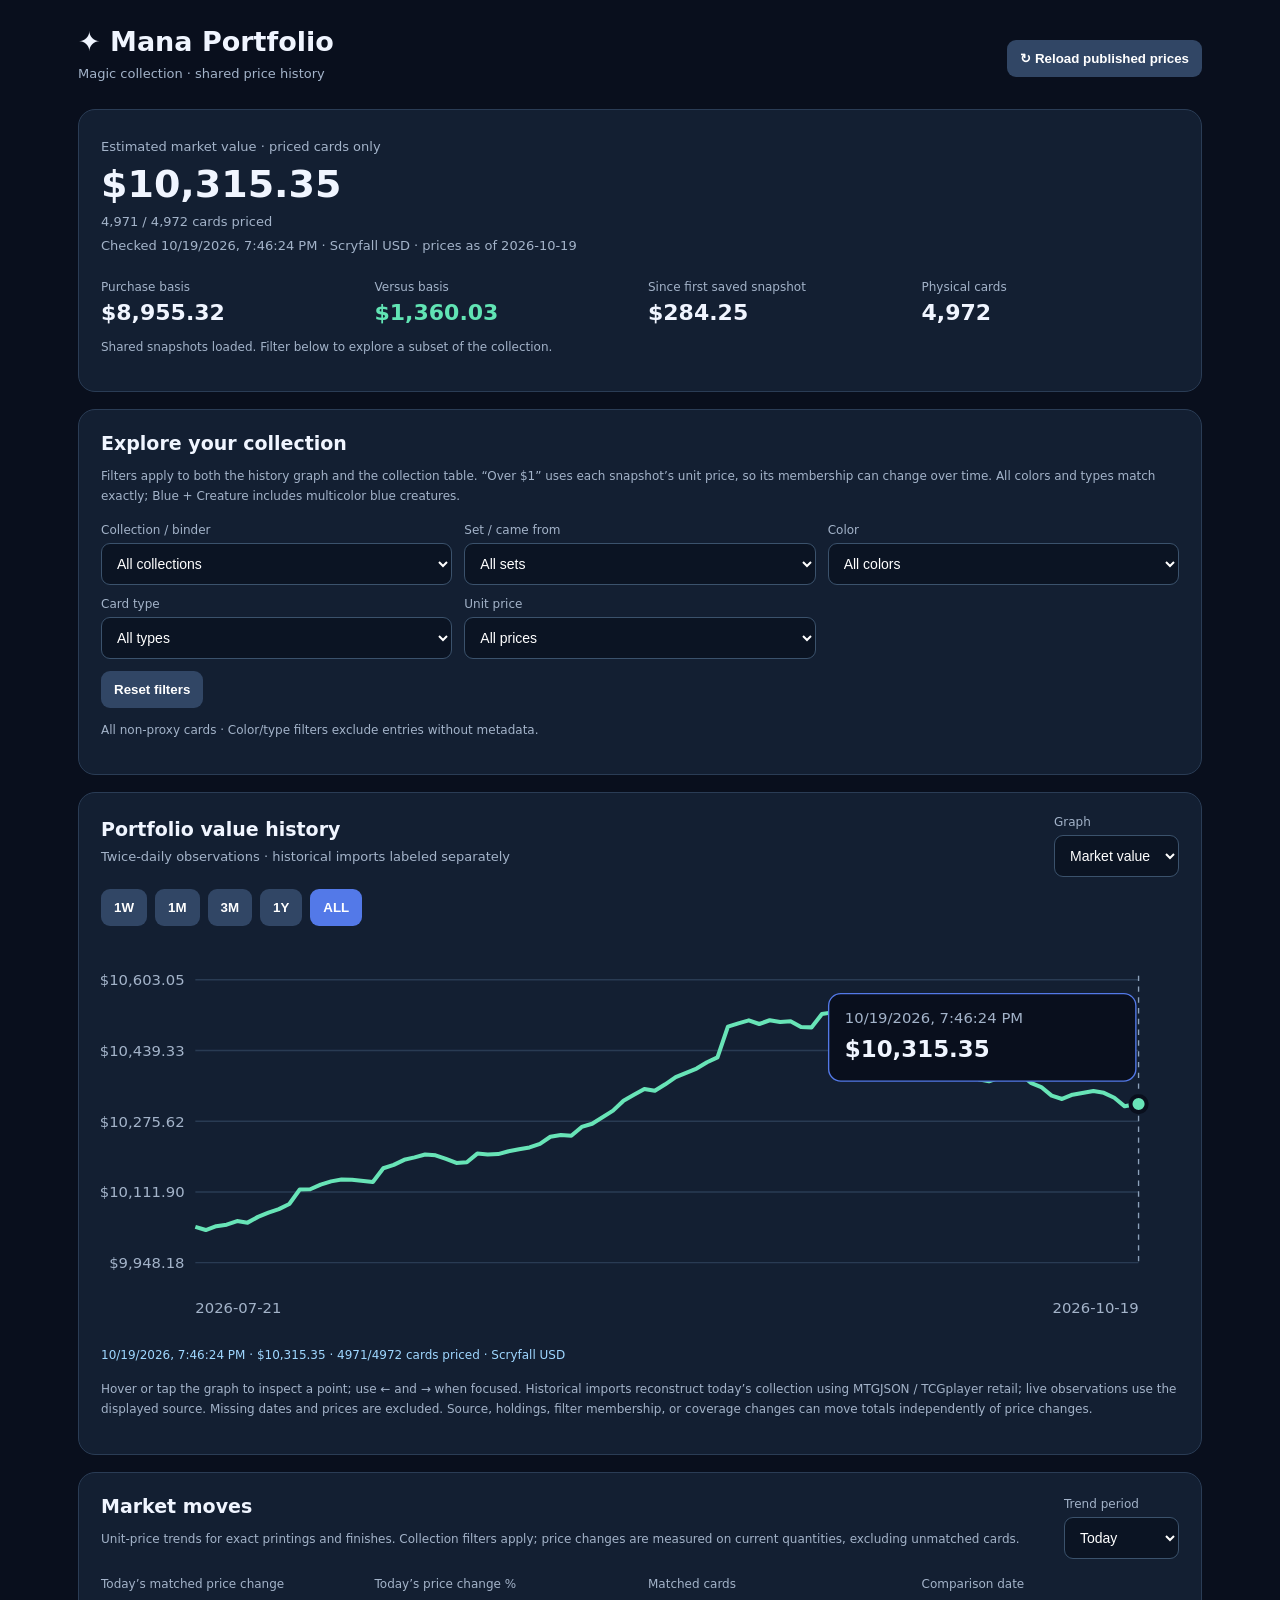
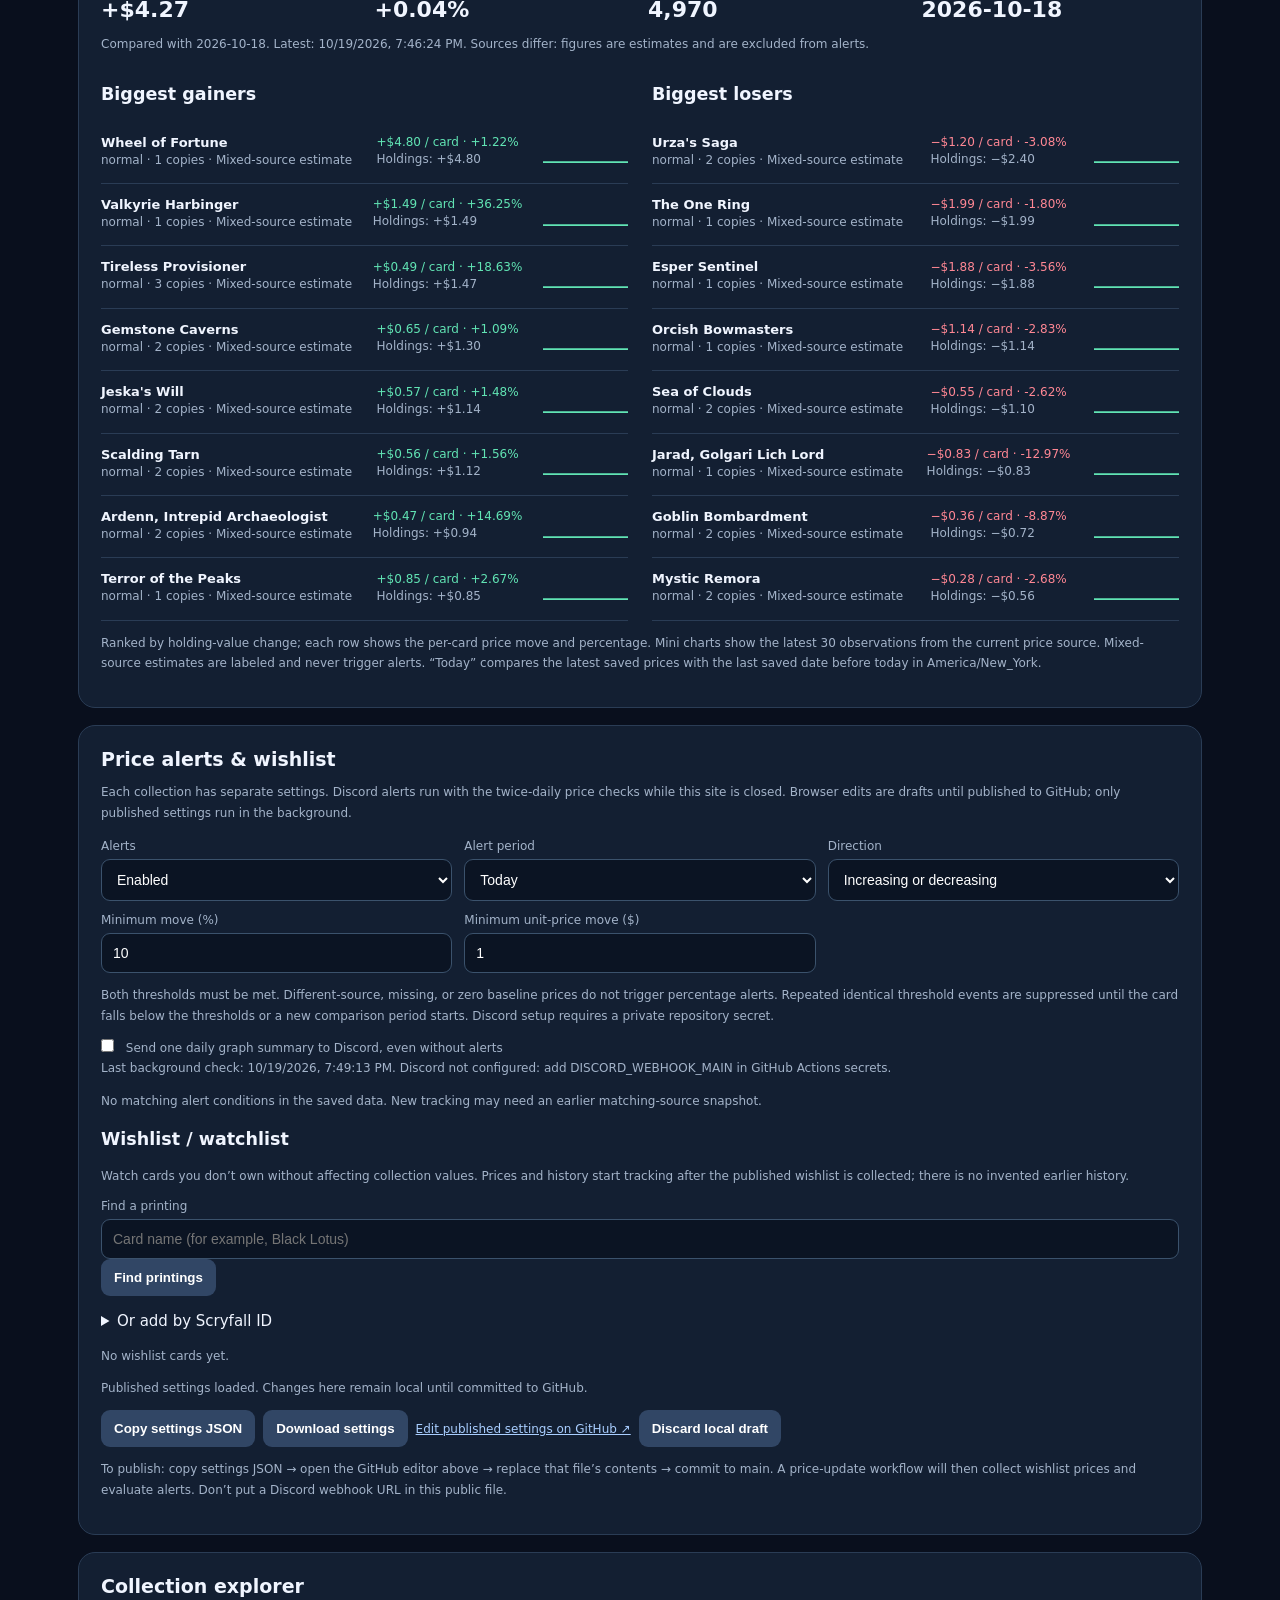
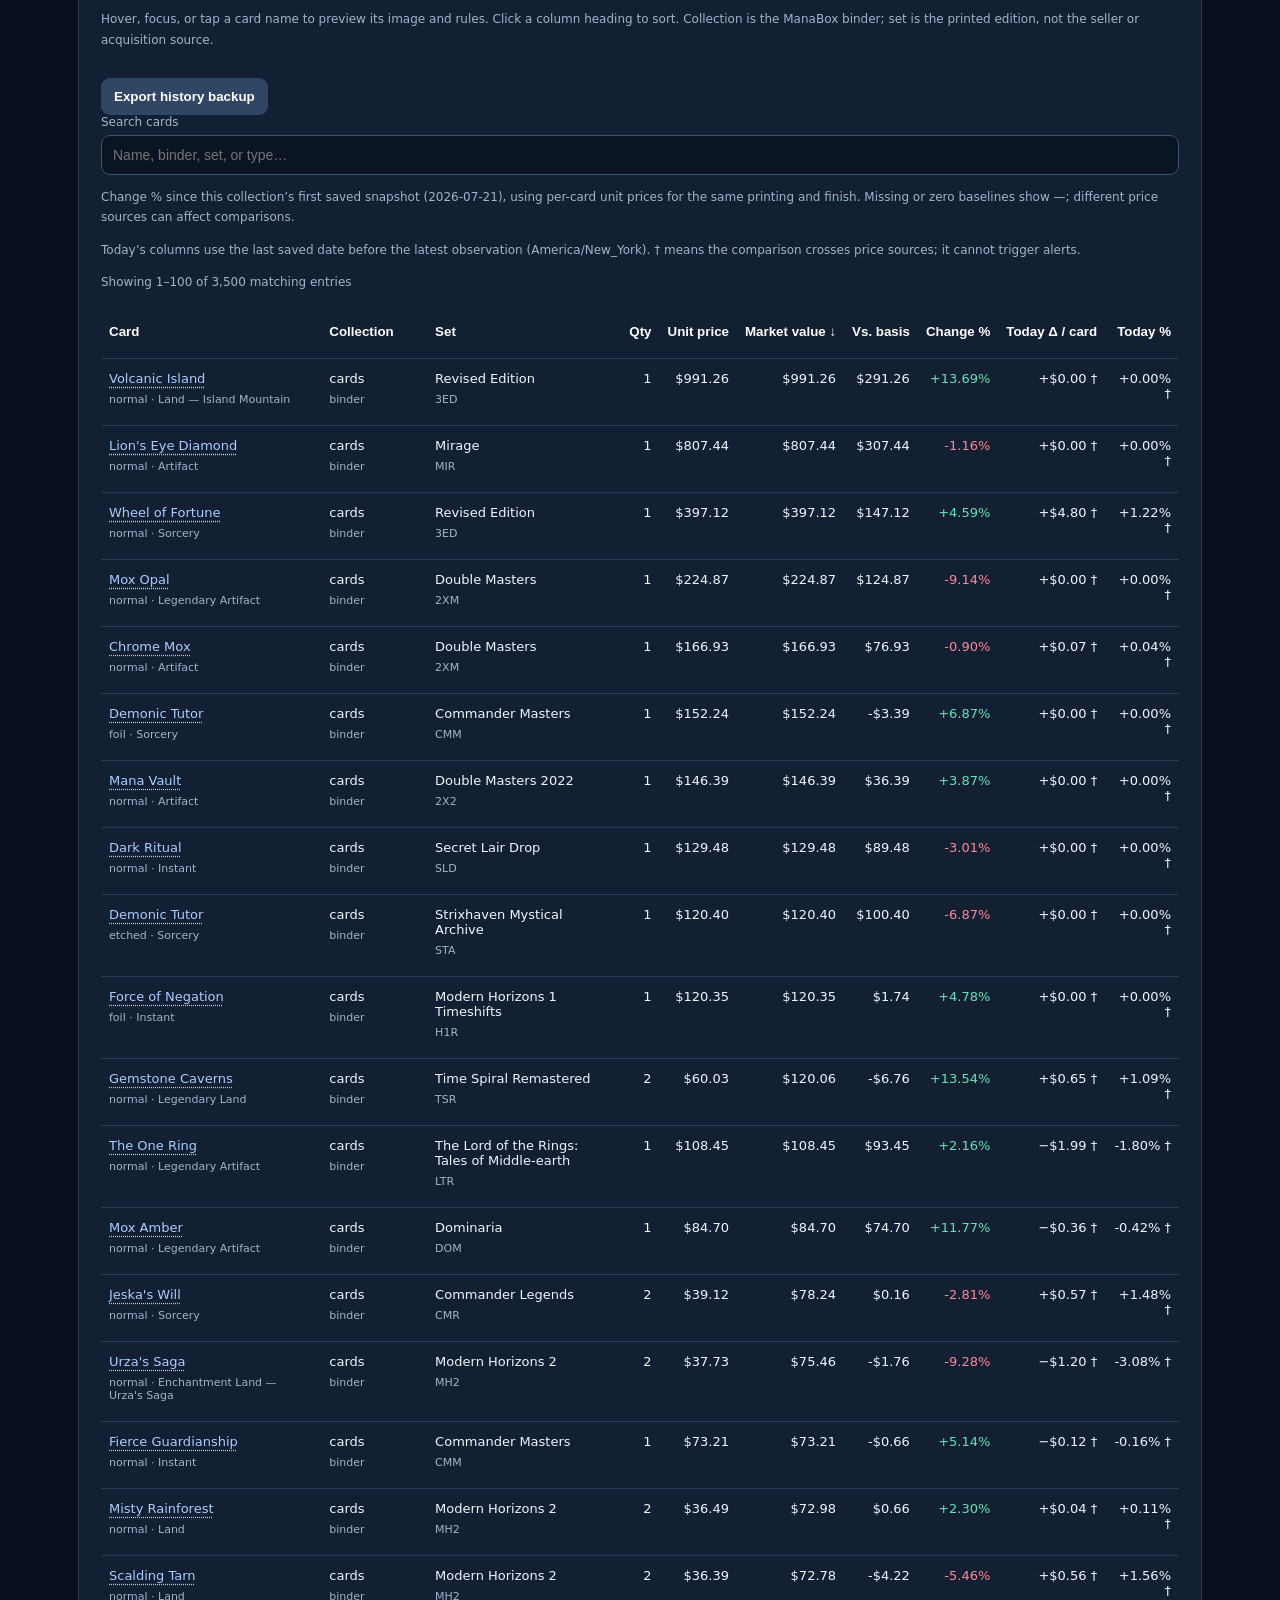
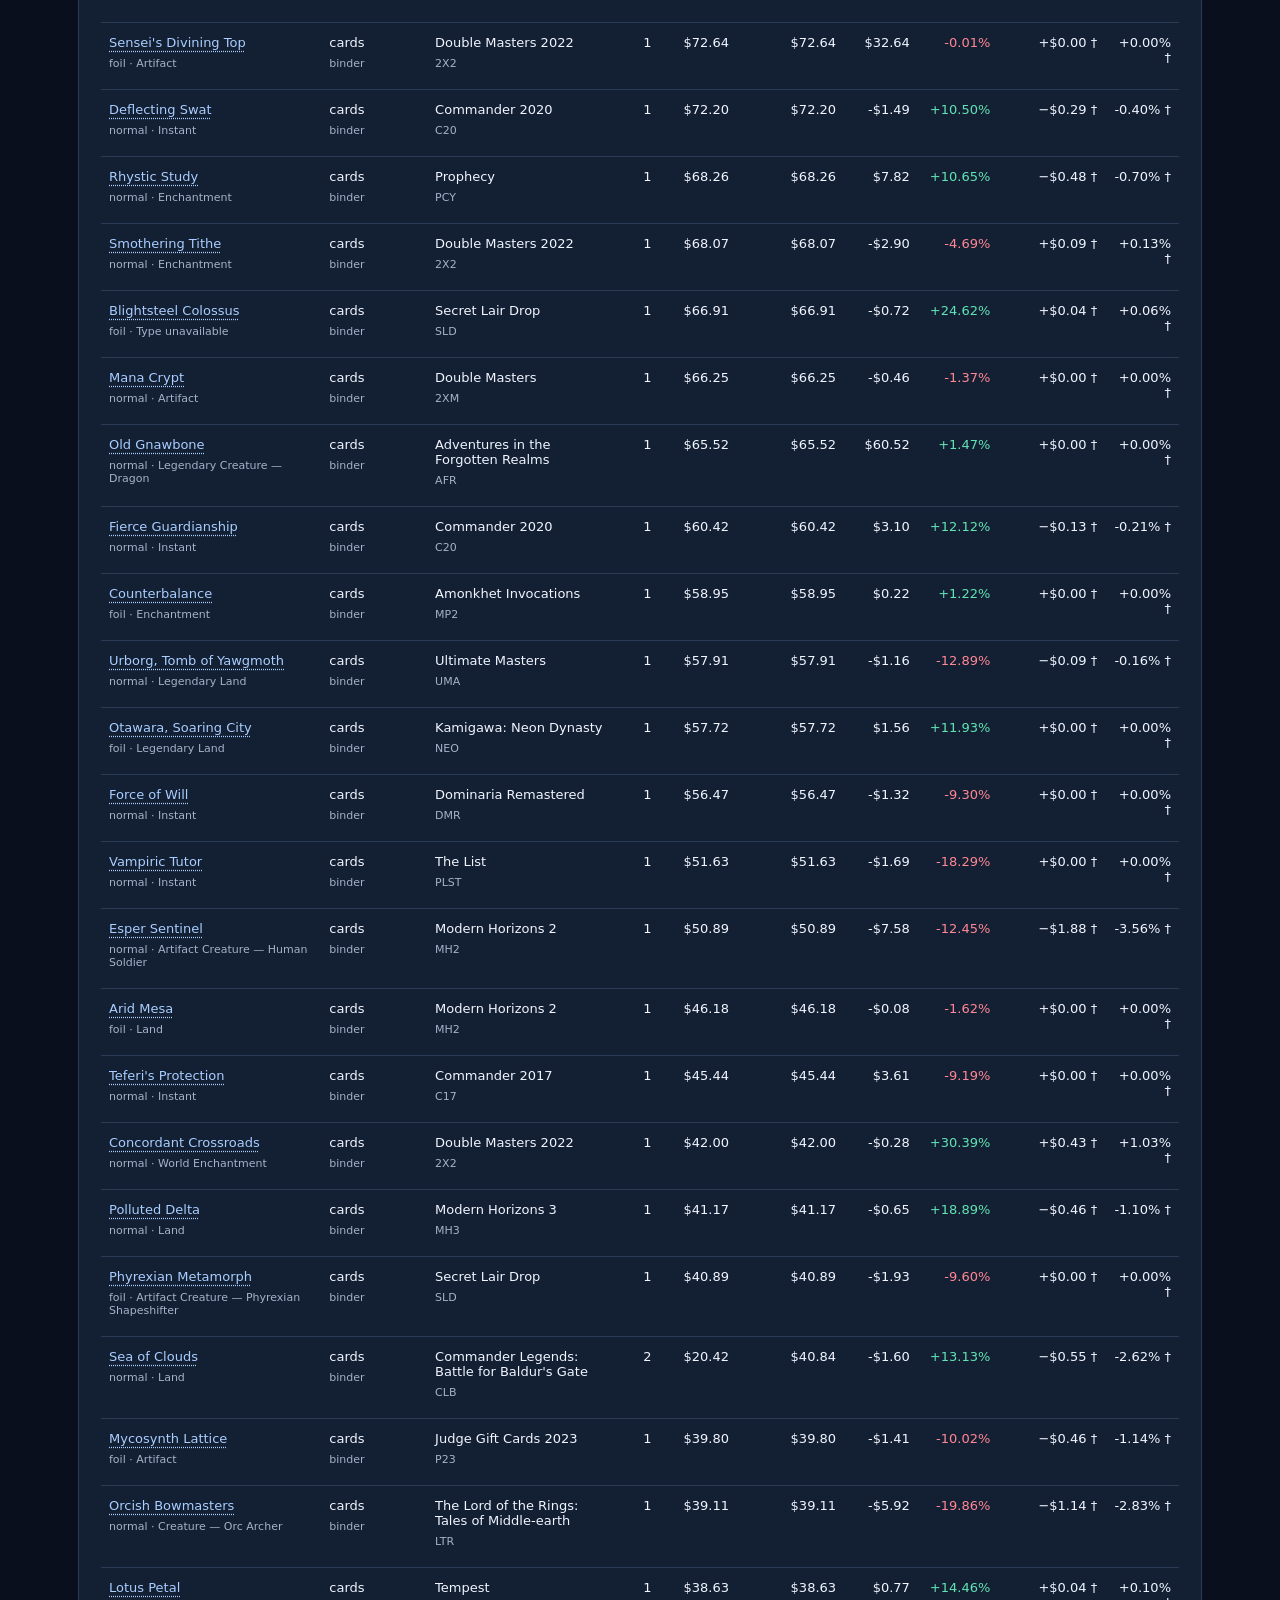
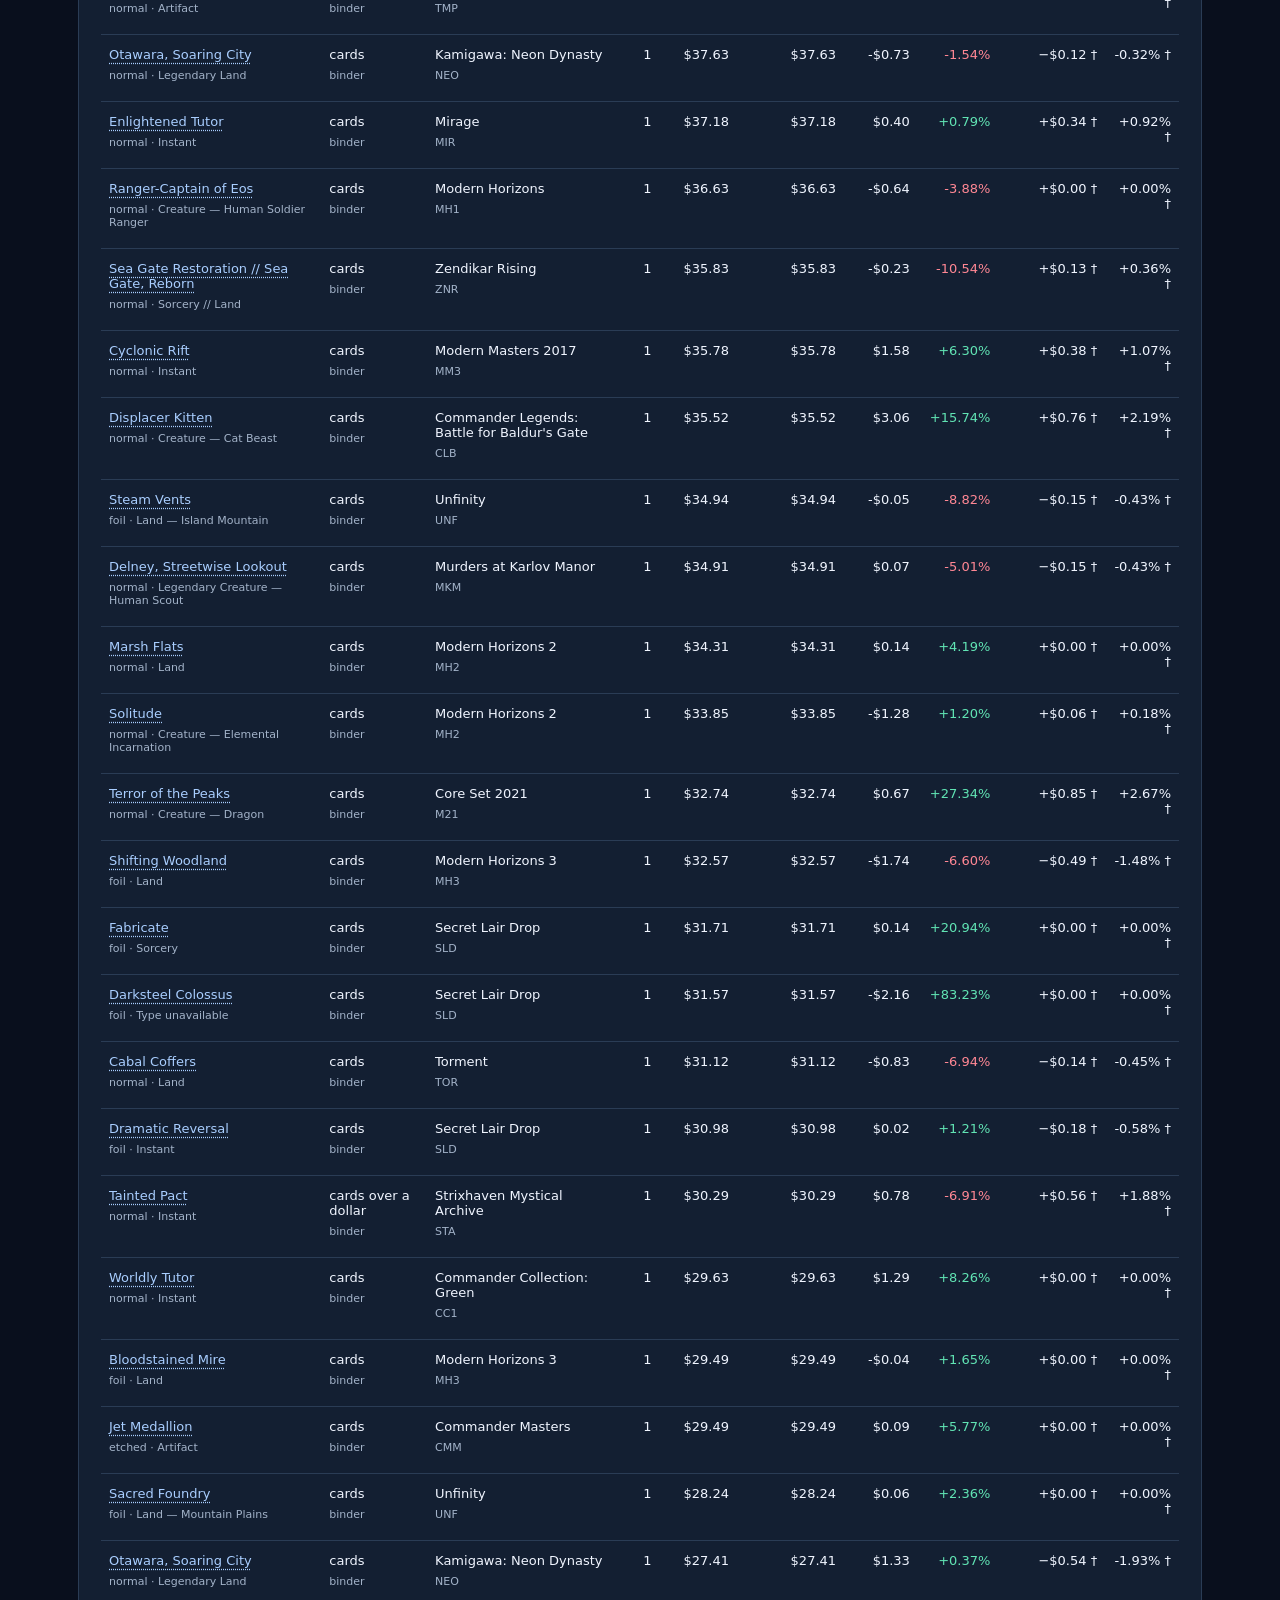
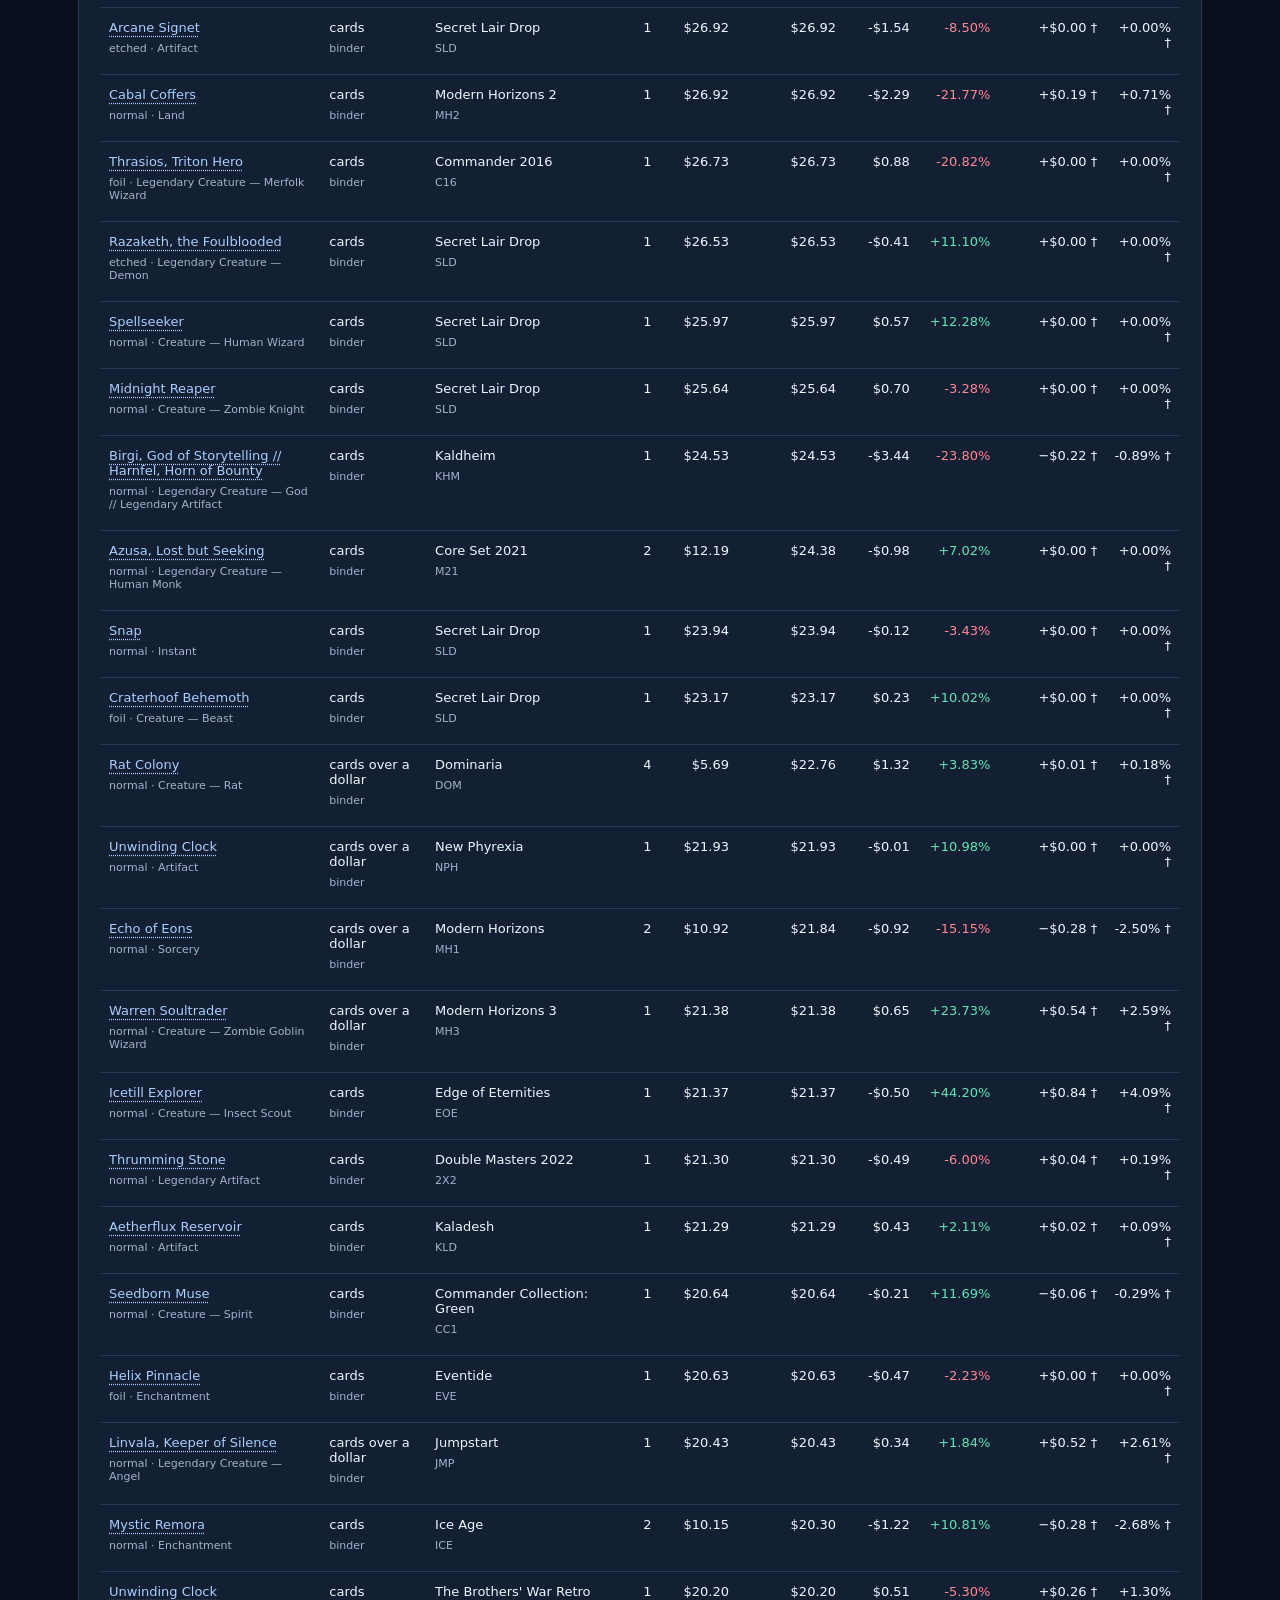
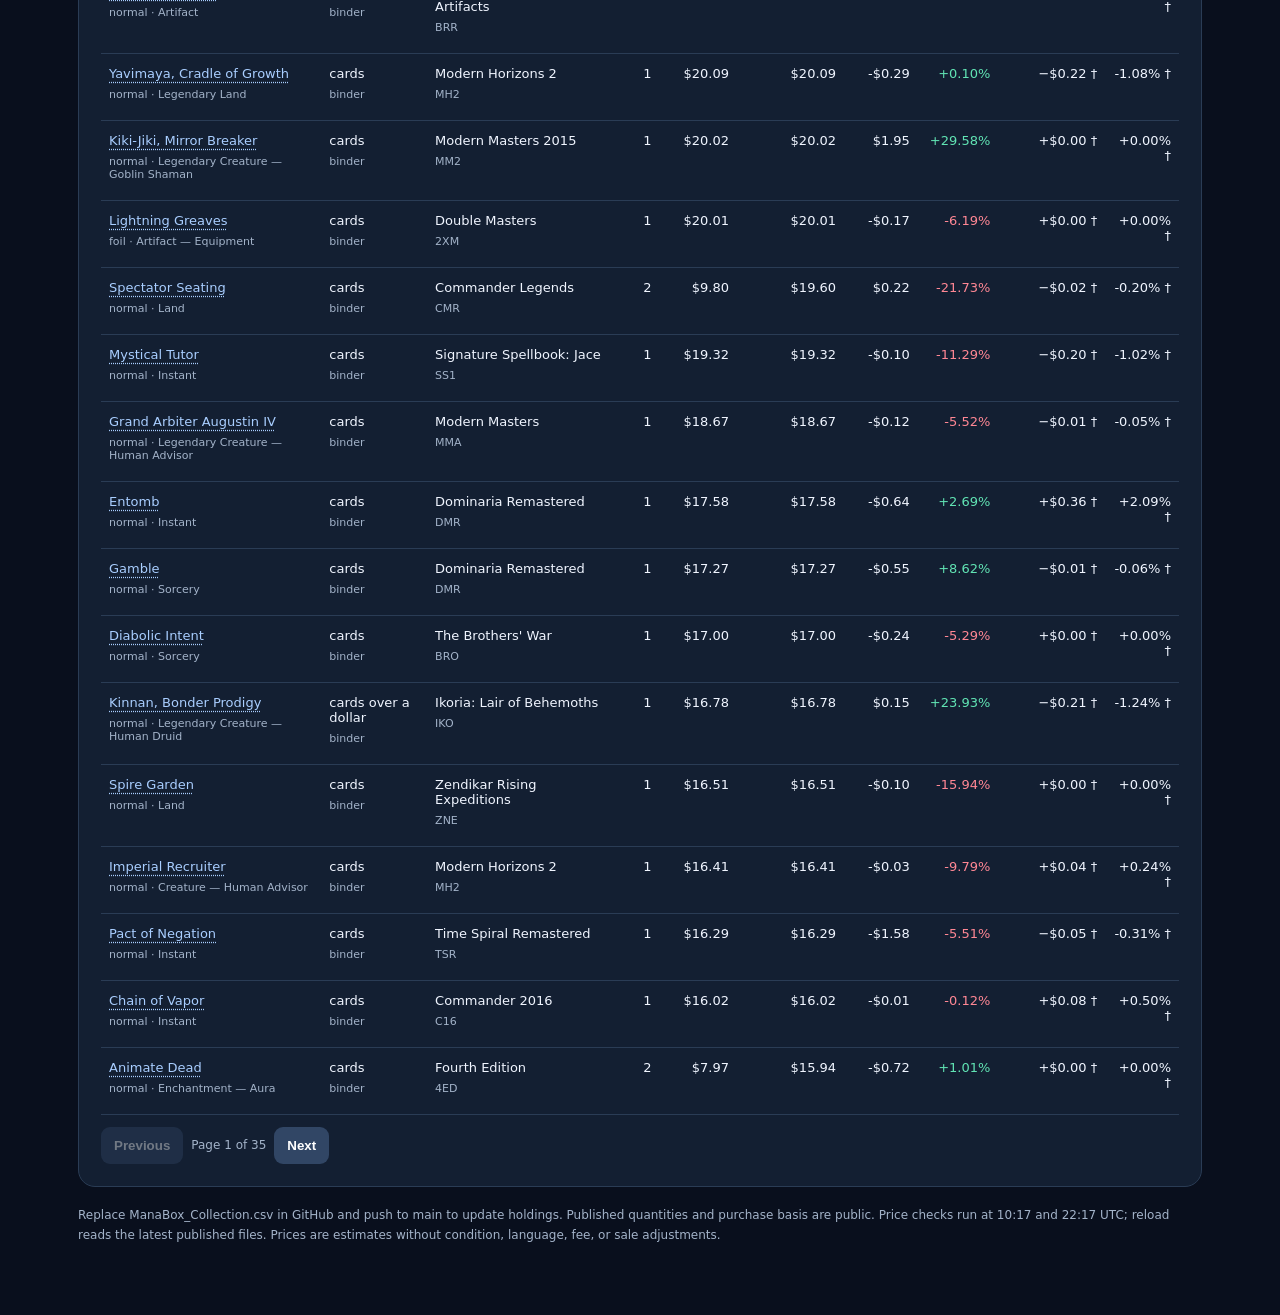
==== index.html @ 06f12201 "Add market trends, separate wishlists, and Discord alerts with portfolio graphs" ====
<!doctype html>
<html lang="en"><head><meta charset="utf-8"><meta name="viewport" content="width=device-width,initial-scale=1"><meta name="theme-color" content="#090f1d"><title>Mana Portfolio</title><link rel="stylesheet" href="styles.css"></head>
<body><main>
<header><div><h1>✦ Mana Portfolio</h1><p class="sub">Magic collection · shared price history</p></div><button id="reload">↻ Reload published prices</button></header>
<section><div class="sub">Estimated market value · priced cards only</div><div id="total" class="big">—</div><div id="coverage" class="sub"></div><p id="updated" class="sub"></p><div class="stats"><div>Purchase basis<strong id="basis">—</strong></div><div>Versus basis<strong id="difference">—</strong></div><div>Since first saved snapshot<strong id="daily">—</strong></div><div>Physical cards<strong id="count">—</strong></div></div><p id="status" role="status" class="note">Loading published data…</p></section>
<section><h2>Explore your collection</h2><p class="note">Filters apply to both the history graph and the collection table. “Over $1” uses each snapshot’s unit price, so its membership can change over time. All colors and types match exactly; Blue + Creature includes multicolor blue creatures.</p>
<div class="filters"><label>Collection / binder<select id="binder"><option value="">All collections</option></select></label><label>Set / came from<select id="set"><option value="">All sets</option></select></label><label>Color<select id="color"><option value="">All colors</option><option value="U">Blue</option><option value="W">White</option><option value="B">Black</option><option value="R">Red</option><option value="G">Green</option><option value="C">Colorless</option></select></label><label>Card type<select id="type"><option value="">All types</option></select></label><label>Unit price<select id="minimum"><option value="0">All prices</option><option value="1">Over $1</option><option value="5">Over $5</option><option value="10">Over $10</option><option value="50">Over $50</option></select></label></div>
<div class="controls"><button id="reset">Reset filters</button></div><p id="filter-summary" class="note"></p></section>
<section><header><div><h2>Portfolio value history</h2><p class="sub">Twice-daily observations · historical imports labeled separately</p></div><label>Graph<select id="metric"><option value="value">Market value</option><option value="count">Card count</option></select></label></header>
<div class="controls" id="ranges"><button data-range="7">1W</button><button data-range="30">1M</button><button data-range="90">3M</button><button data-range="365">1Y</button><button data-range="ALL" class="active">ALL</button></div>
<svg id="chart" viewBox="0 0 800 290" tabindex="0" role="img" aria-label="Collection history. Use left and right arrow keys to inspect points."></svg><p id="tip" class="note" aria-live="polite"></p>
<p class="note">Hover or tap the graph to inspect a point; use ← and → when focused. Historical imports reconstruct today’s collection using MTGJSON / TCGplayer retail; live observations use the displayed source. Missing dates and prices are excluded. Source, holdings, filter membership, or coverage changes can move totals independently of price changes.</p></section>

<section id="market-section"><header><div><h2>Market moves</h2><p class="note">Unit-price trends for exact printings and finishes. Collection filters apply; price changes are measured on current quantities, excluding unmatched cards.</p></div><label>Trend period<select id="trend-period"><option value="day">Today</option><option value="week">Past week</option><option value="month">Past month</option></select></label></header><div class="stats"><div>Today’s matched price change<strong id="today-dollars">—</strong></div><div>Today’s price change %<strong id="today-percent">—</strong></div><div>Matched cards<strong id="today-coverage">—</strong></div><div>Comparison date<strong id="today-baseline">—</strong></div></div><p id="trend-note" class="note"></p><div class="movers-grid"><div><h3>Biggest gainers</h3><div id="gainers"></div></div><div><h3>Biggest losers</h3><div id="losers"></div></div></div><p class="note">Ranked by holding-value change; each row shows the per-card price move and percentage. Mini charts show the latest 30 observations from the current price source. Mixed-source estimates are labeled and never trigger alerts. “Today” compares the latest saved prices with the last saved date before today in America/New_York.</p></section>
<section><h2>Price alerts & wishlist</h2><p class="note">Each collection has separate settings. Discord alerts run with the twice-daily price checks while this site is closed. Browser edits are drafts until published to GitHub; only published settings run in the background.</p><div class="filters"><label>Alerts<select id="alerts-enabled"><option value="true">Enabled</option><option value="false">Disabled</option></select></label><label>Alert period<select id="alert-period"><option value="day">Today</option><option value="week">Past week</option><option value="month">Past month</option></select></label><label>Direction<select id="alert-direction"><option value="both">Increasing or decreasing</option><option value="up">Increasing</option><option value="down">Decreasing</option></select></label><label>Minimum move (%)<input id="alert-percent" type="number" min="0.1" max="10000" step="0.1" value="10"></label><label>Minimum unit-price move ($)<input id="alert-dollars" type="number" min="0" max="100000" step="0.01" value="1"></label></div><p class="note">Both thresholds must be met. Different-source, missing, or zero baseline prices do not trigger percentage alerts. Repeated identical threshold events are suppressed until the card falls below the thresholds or a new comparison period starts. Discord setup requires a private repository secret.</p><label class="note"><input type="checkbox" id="daily-summary"> Send one daily graph summary to Discord, even without alerts</label><div id="alerts-status" class="note"></div><div id="alert-events"></div>
<h3>Wishlist / watchlist</h3><p class="note">Watch cards you don’t own without affecting collection values. Prices and history start tracking after the published wishlist is collected; there is no invented earlier history.</p><label>Find a printing<input id="watch-search" type="search" placeholder="Card name (for example, Black Lotus)"></label><button id="watch-find">Find printings</button><div id="watch-results" class="note" role="status"></div><details><summary>Or add by Scryfall ID</summary><div class="filters"><label>Card name<input id="watch-name" type="text"></label><label>Scryfall UUID<input id="watch-id" type="text" placeholder="xxxxxxxx-xxxx-xxxx-xxxx-xxxxxxxxxxxx"></label><label>Finish<select id="watch-finish"><option value="normal">Nonfoil</option><option value="foil">Foil</option><option value="etched">Etched</option></select></label></div><button id="watch-add">Add to wishlist draft</button></details><div id="watchlist"></div><p id="settings-status" role="status" class="note"></p><div class="controls"><button id="copy-settings">Copy settings JSON</button><button id="export-settings">Download settings</button><a id="publish-settings" target="_blank" rel="noopener noreferrer">Edit published settings on GitHub ↗</a><button id="discard-settings">Discard local draft</button></div><p class="note">To publish: copy settings JSON → open the GitHub editor above → replace that file’s contents → commit to main. A price-update workflow will then collect wishlist prices and evaluate alerts. Don’t put a Discord webhook URL in this public file.</p></section>

<section><header><div><h2>Collection explorer</h2><p class="note">Hover, focus, or tap a card name to preview its image and rules. Click a column heading to sort. Collection is the ManaBox binder; set is the printed edition, not the seller or acquisition source.</p></div><button id="export">Export history backup</button></header><label>Search cards<input id="search" type="search" placeholder="Name, binder, set, or type…"></label><p id="comparison-note" class="note">Change % compares each card’s current unit price with its price in this collection’s first saved snapshot. Different sources can affect comparisons; missing or zero baselines show —.</p><p class="note">Today’s columns use the last saved date before the latest observation (America/New_York). † means the comparison crosses price sources; it cannot trigger alerts.</p><p id="shown" class="note"></p><div class="table-wrap"><table><thead><tr><th aria-sort="none"><button data-sort="n">Card</button></th><th aria-sort="none"><button data-sort="binder">Collection</button></th><th aria-sort="none"><button data-sort="setName">Set</button></th><th aria-sort="none"><button data-sort="q">Qty</button></th><th aria-sort="none"><button data-sort="unit">Unit price</button></th><th aria-sort="descending"><button data-sort="value">Market value ↓</button></th><th aria-sort="none"><button data-sort="gain">Vs. basis</button></th><th aria-sort="none"><button data-sort="change">Change %</button></th><th aria-sort="none"><button data-sort="dayDollars">Today Δ / card</button></th><th aria-sort="none"><button data-sort="dayPercent">Today %</button></th></tr></thead><tbody id="rows"></tbody></table></div><div class="controls"><button id="previous">Previous</button><span id="page" class="note"></span><button id="next">Next</button></div></section>
<footer class="note">Replace ManaBox_Collection.csv in GitHub and push to main to update holdings. Published quantities and purchase basis are public. Price checks run at 10:17 and 22:17 UTC; reload reads the latest published files. Prices are estimates without condition, language, fee, or sale adjustments.</footer>
</main><aside id="card-preview" class="card-preview" role="dialog" aria-modal="false" aria-label="Card preview" hidden><button id="close-preview" class="close-preview" aria-label="Close card preview">×</button><div id="preview-content"></div></aside><script src="market.js"></script><script src="app.js"></script><script src="insights.js"></script></body></html>
---- styles.css ----
*{box-sizing:border-box}body{margin:0;background:#090f1d;color:#f0f5ff;font:15px system-ui,sans-serif}main{max-width:1160px;margin:auto;padding:26px 18px 70px}header{display:flex;justify-content:space-between;align-items:center;gap:16px;flex-wrap:wrap}h1{font-size:27px;margin:0}h2{font-size:19px;margin:0}p{line-height:1.6}.sub{color:#a3b3c9;font-size:13px;margin:7px 0}section{background:#131f32;border:1px solid #2a3c55;border-radius:17px;padding:22px;margin-top:17px}.big{font-size:38px;font-weight:800;margin:8px 0}.stats{display:grid;grid-template-columns:repeat(4,1fr);gap:16px;padding-top:16px;color:#a3b3c9;font-size:12px}.stats strong{display:block;font-size:22px;color:#f0f5ff;margin-top:6px}.note{color:#a3b3c9;font-size:12px;line-height:1.7}.controls{display:flex;gap:8px;flex-wrap:wrap;align-items:center;margin-top:12px}button{background:#314665;color:white;border:0;border-radius:9px;padding:11px 13px;font-weight:700;cursor:pointer}button:hover{background:#426080}button.active{background:#5379e8}button:disabled{opacity:.4;cursor:default}button:focus-visible,select:focus-visible,input:focus-visible,svg:focus-visible{outline:2px solid #68e4b7;outline-offset:3px}.filters{display:grid;grid-template-columns:repeat(3,1fr);gap:12px;margin-top:16px}label{display:block;color:#a3b3c9;font-size:12px}select,input{display:block;background:#0b1423;color:white;border:1px solid #3b526c;border-radius:9px;padding:11px;width:100%;font-size:14px;margin-top:6px}#chart{width:100%;height:auto;min-height:210px;display:block;margin-top:16px;touch-action:pan-y}#tip{min-height:22px;color:#9fd7ff}.table-wrap{overflow-x:auto;margin-top:10px}table{width:100%;border-collapse:collapse;font-size:13px}th,td{padding:12px 8px;border-bottom:1px solid #2a3c55;text-align:left;vertical-align:top}th button{background:transparent;padding:7px 0;white-space:nowrap}th:nth-child(n+4),td:nth-child(n+4){text-align:right;font-variant-numeric:tabular-nums}td .sub{font-size:11px}.up{color:#61e4b4!important}.down{color:#ff8794!important}footer{margin-top:18px}@media(max-width:700px){.filters{grid-template-columns:repeat(2,1fr)}.stats{grid-template-columns:repeat(2,1fr)}section{padding:16px}main{padding:16px 10px}#chart{min-height:180px}}@media(prefers-reduced-motion:no-preference){button{transition:background .15s}}
.card-name{background:transparent;color:#a9ceff;padding:0;text-align:left;font:inherit;text-decoration:underline;text-decoration-style:dotted;text-underline-offset:4px}.card-name:hover{background:transparent;color:#fff}.card-preview{position:fixed;z-index:20;width:min(620px,calc(100vw - 24px));max-height:calc(100dvh - 24px);overflow:auto;padding:23px;background:#0b1423;border:1px solid #5379e8;border-radius:15px;box-shadow:0 16px 64px #000b}.card-preview[hidden]{display:none}.preview-layout{display:grid;grid-template-columns:200px 1fr;gap:20px}.preview-art img{display:block;width:100%;height:auto;border-radius:10px}.preview-details h3{font-size:16px;line-height:1.5;margin:0 20px 7px 0}.preview-details p{margin:8px 0}.preview-details a{color:#a9ceff;font-size:12px}.rules{white-space:pre-wrap;font-size:13px;line-height:1.6}.preview-face+.preview-face{border-top:1px solid #2a3c55;padding-top:12px;margin-top:12px}.close-preview{position:absolute;right:7px;top:7px;background:transparent;padding:3px 9px;font-size:22px}.preview-face h3 .sub{display:block}@media(max-width:540px){.card-preview{padding:18px}.preview-layout{grid-template-columns:110px 1fr;gap:12px}.preview-details h3{font-size:14px}.rules{font-size:12px}}
.preview-art img[hidden]{display:none}.card-preview .rules{overflow-wrap:anywhere}
.movers-grid{display:grid;grid-template-columns:1fr 1fr;gap:24px}.move-row{display:flex;justify-content:space-between;gap:12px;align-items:center;border-bottom:1px solid #2a3c55;padding:13px 0;font-size:12px}.move-row strong{font-size:13px}.spark{width:85px;height:30px;flex:0 0 85px}.move-row select{max-width:100px}#publish-settings{color:#a9ceff;font-size:12px}#daily-summary{display:inline;width:auto;margin:0 8px 0 0}details{margin:16px 0}#watch-results{max-height:400px;overflow:auto}@media(max-width:760px){.movers-grid{grid-template-columns:1fr}.move-row{flex-wrap:wrap}.spark{width:70px;flex-basis:70px}}
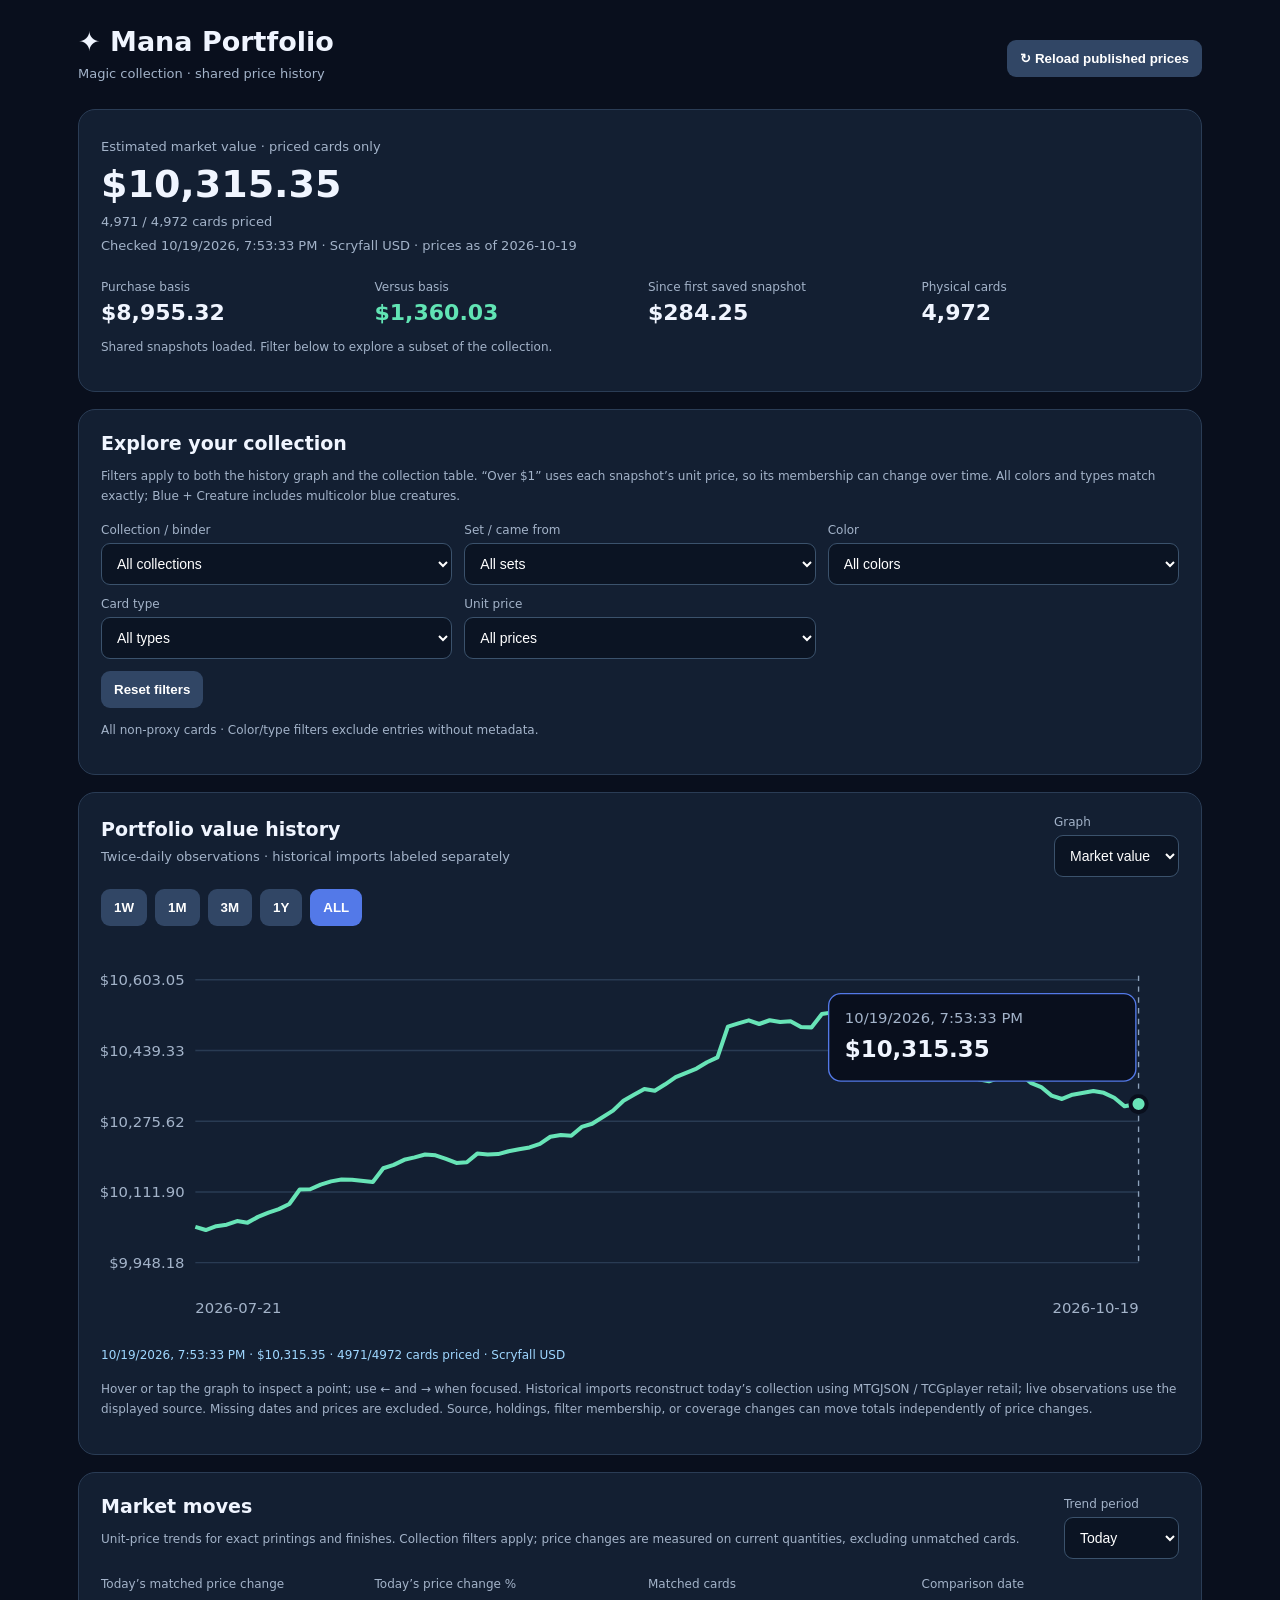
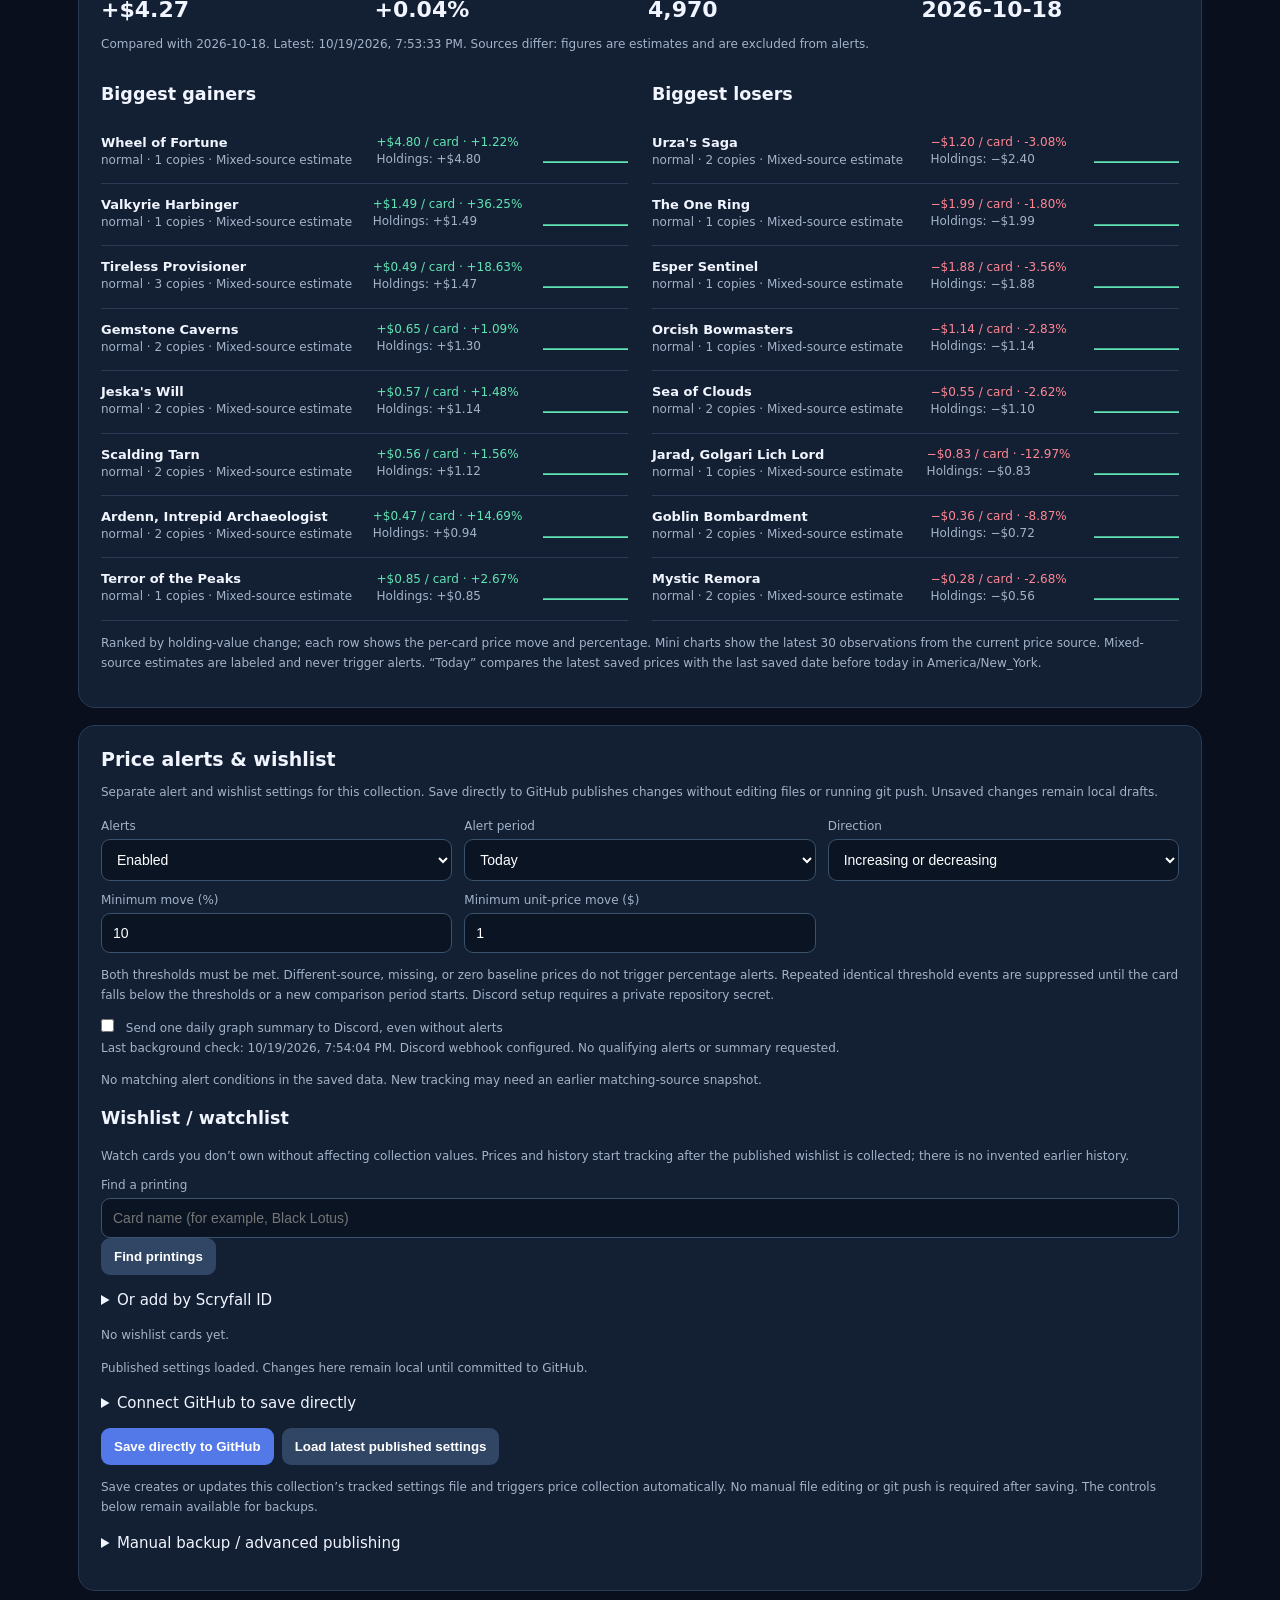
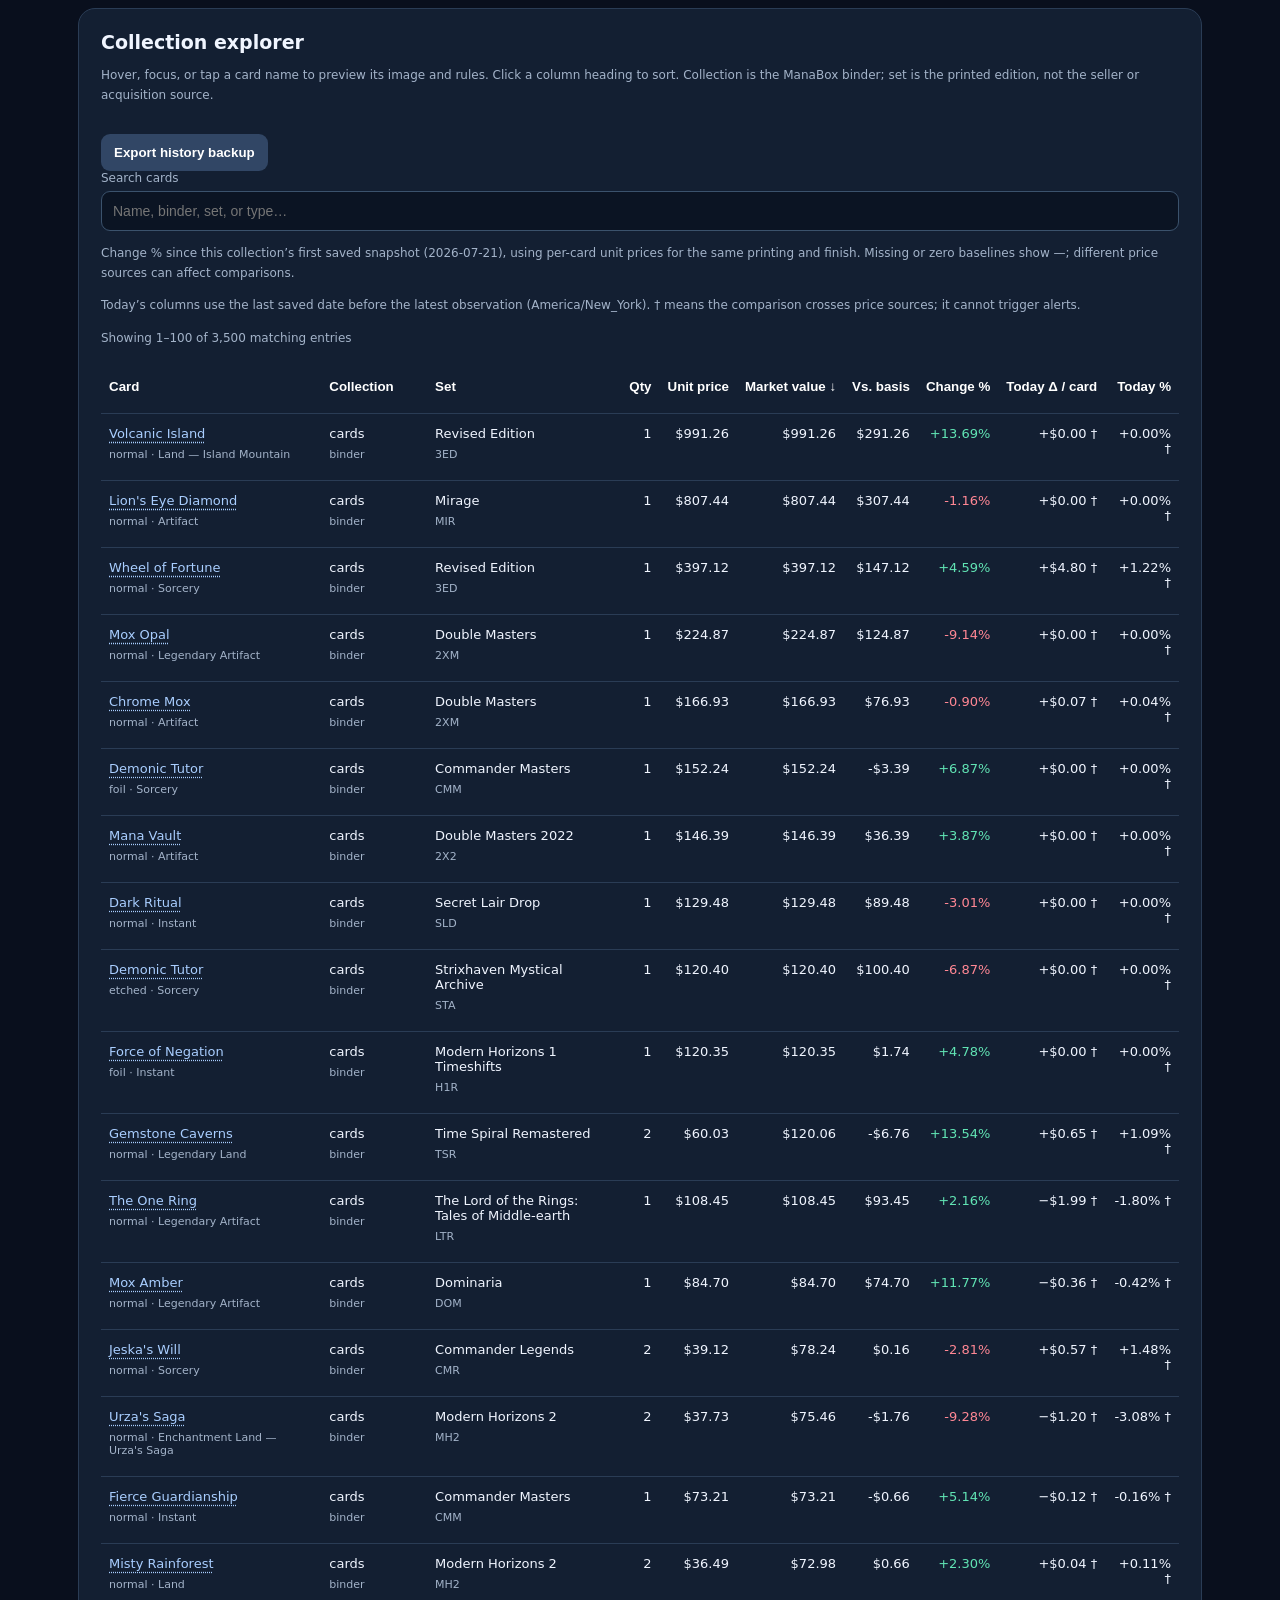
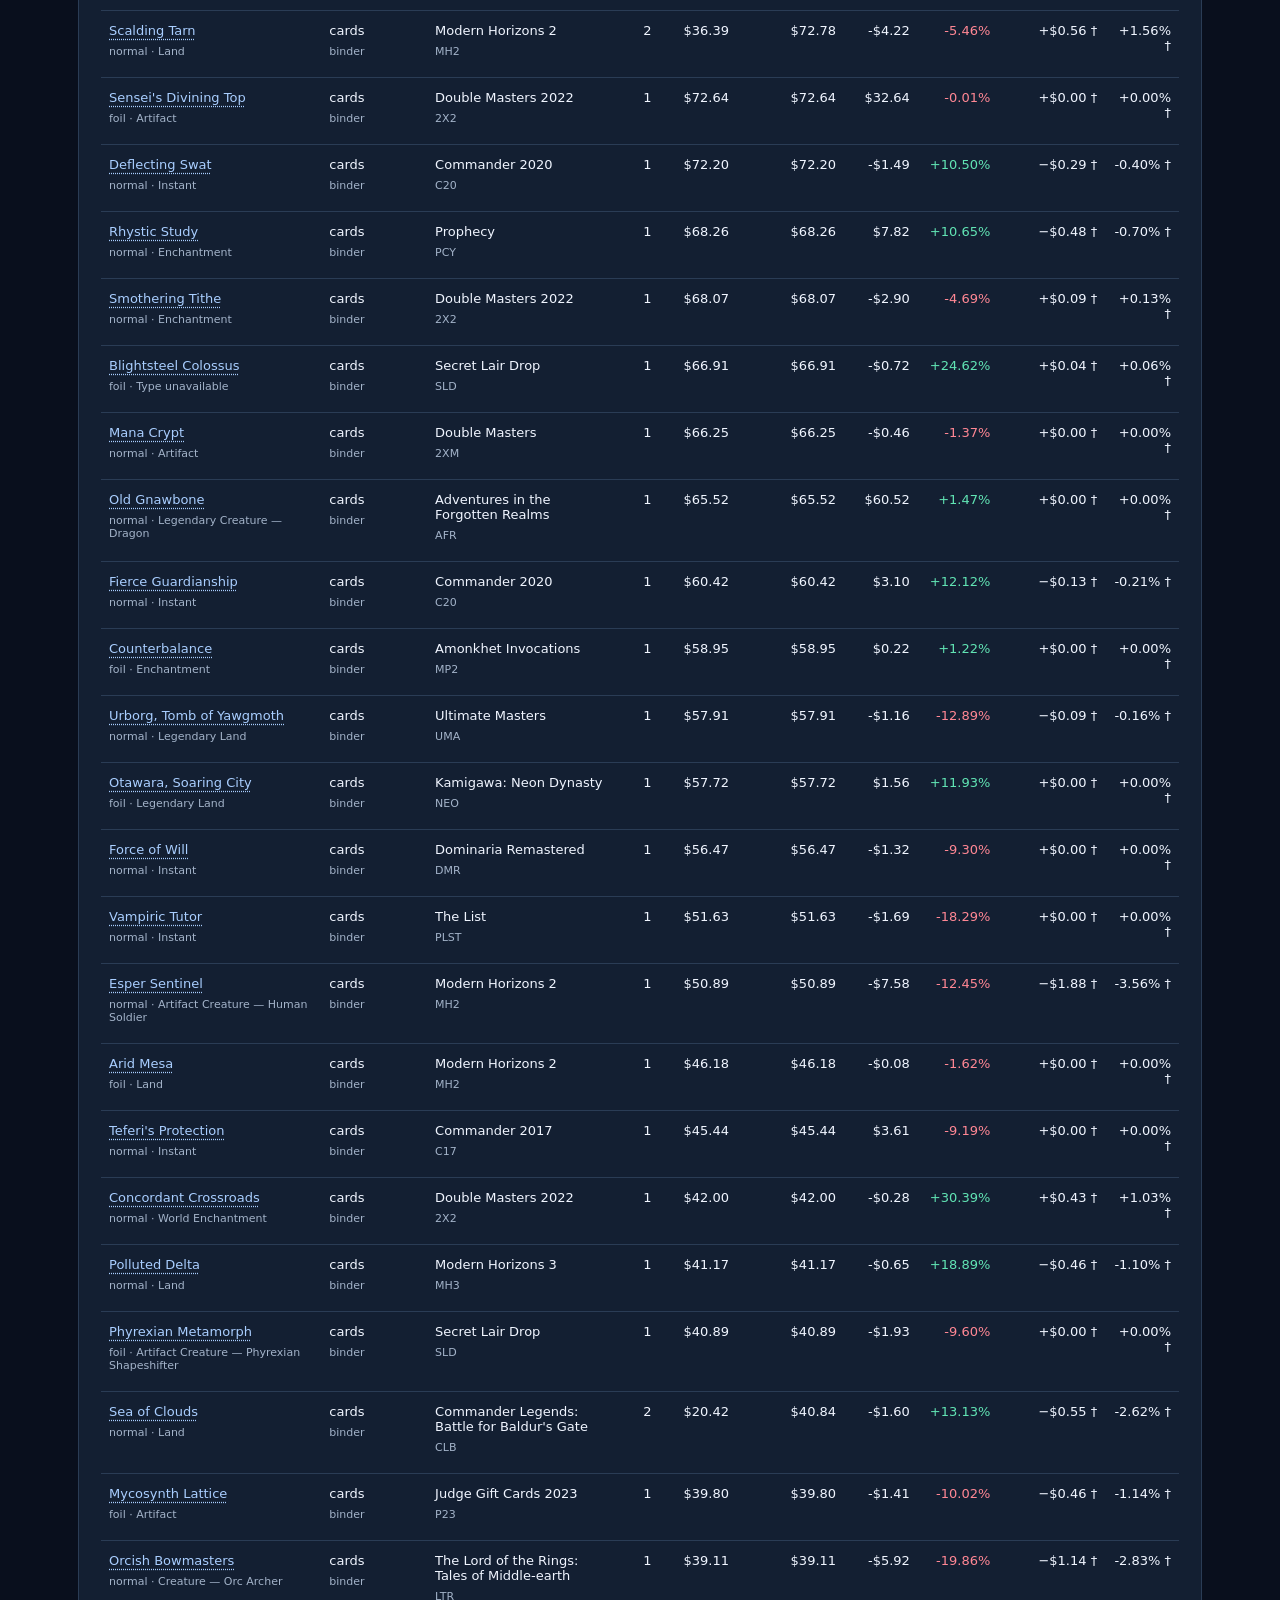
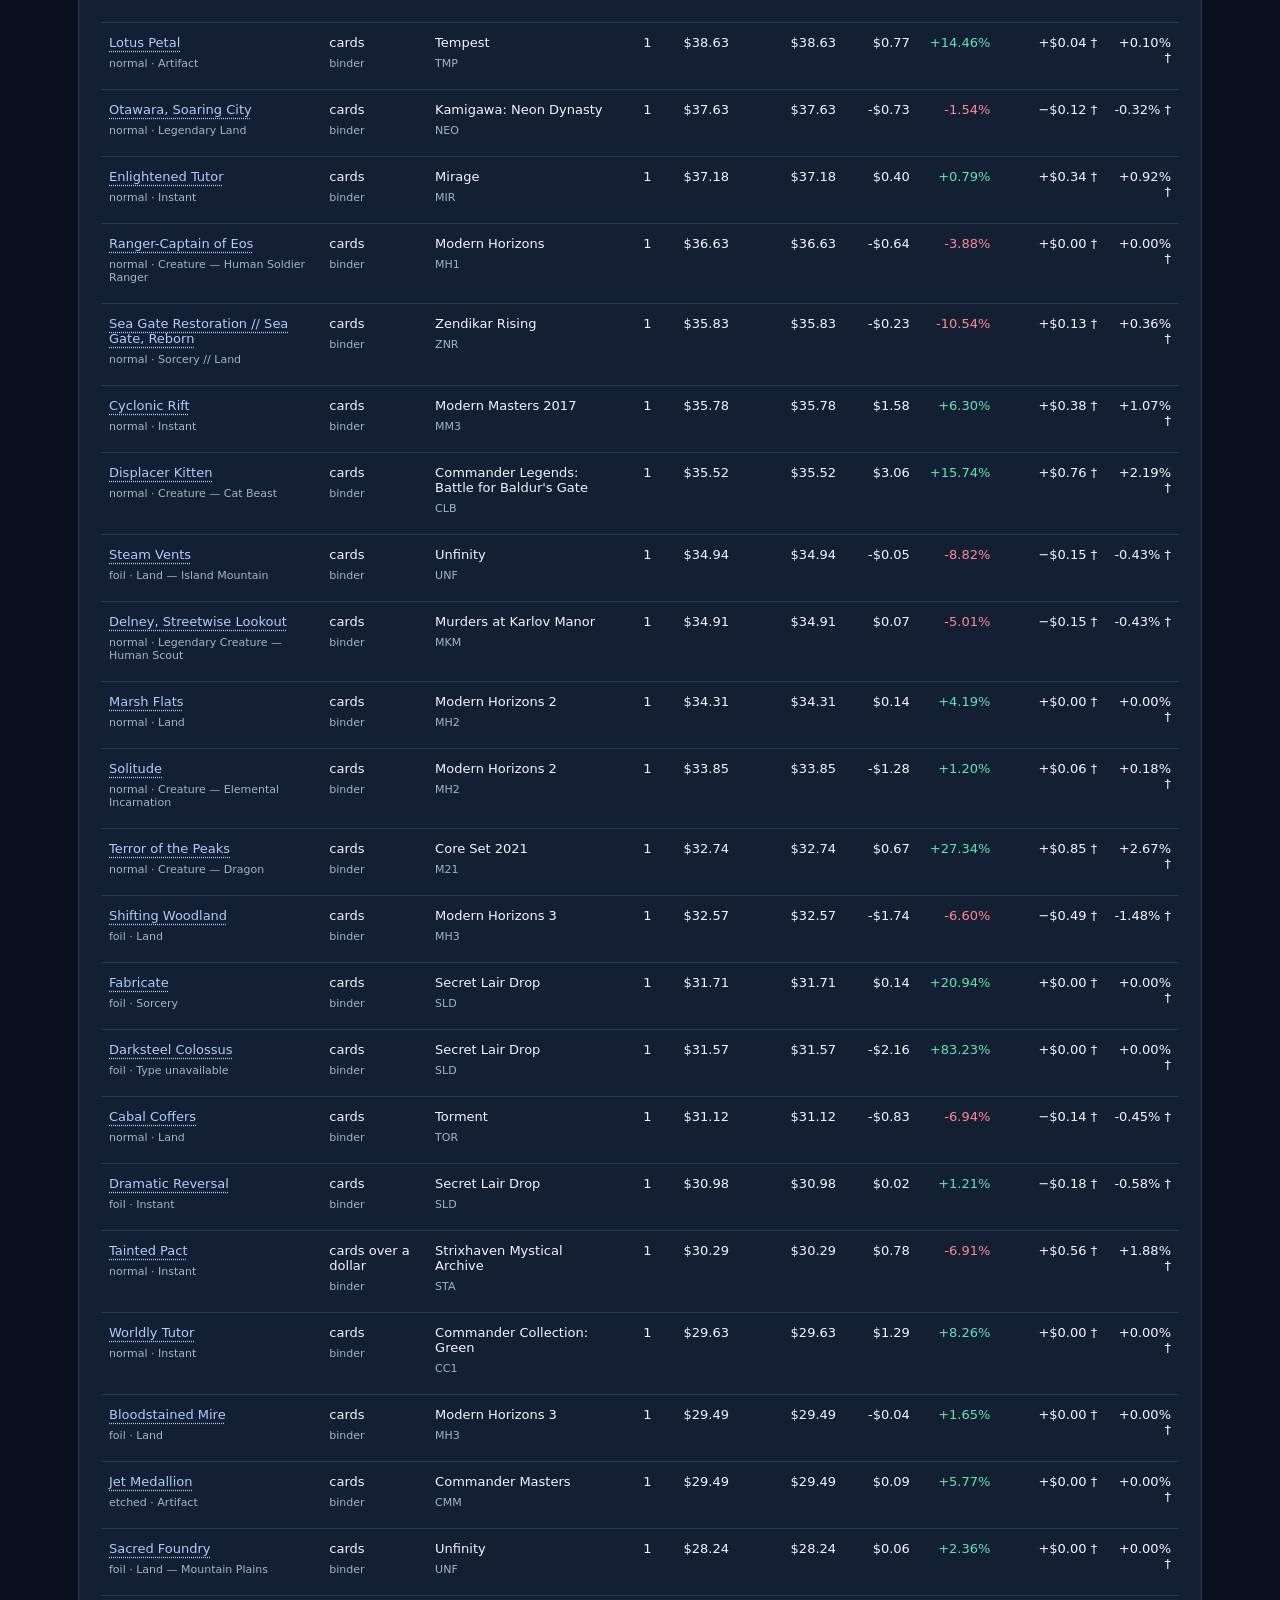
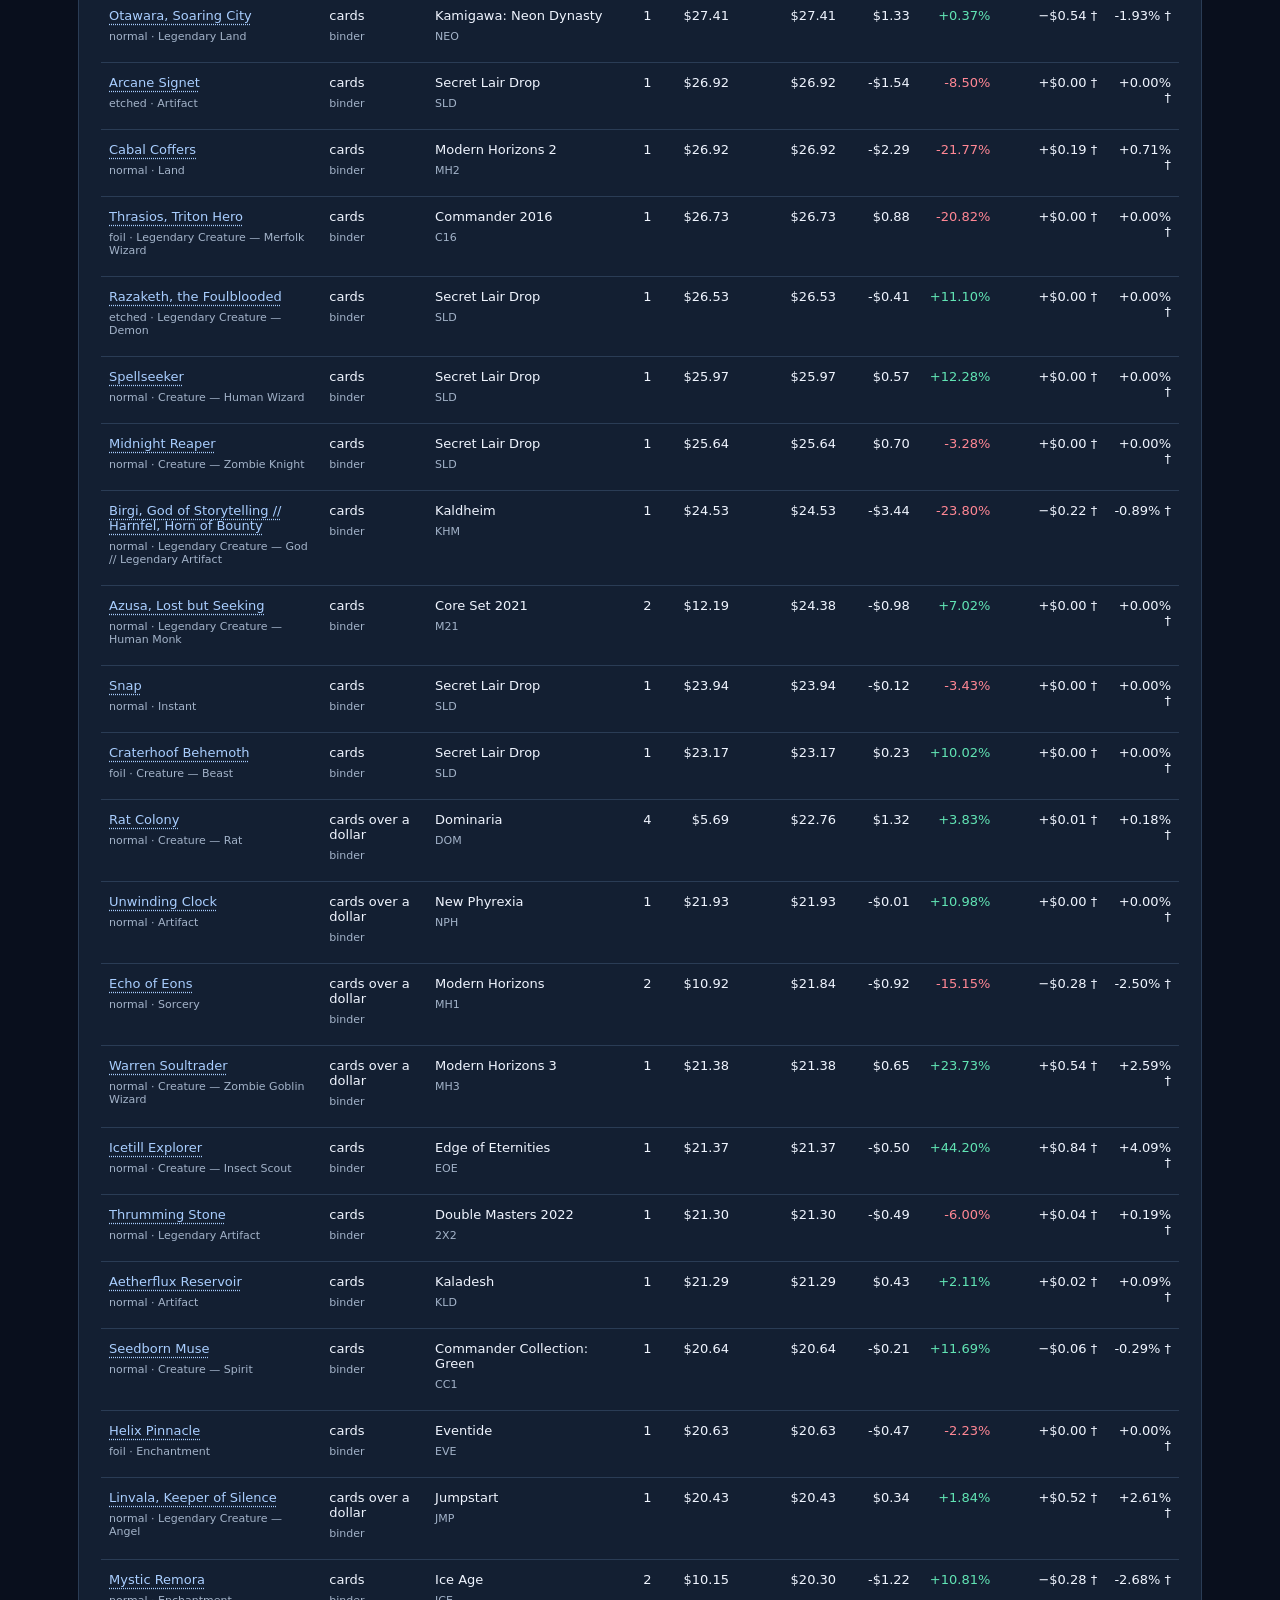
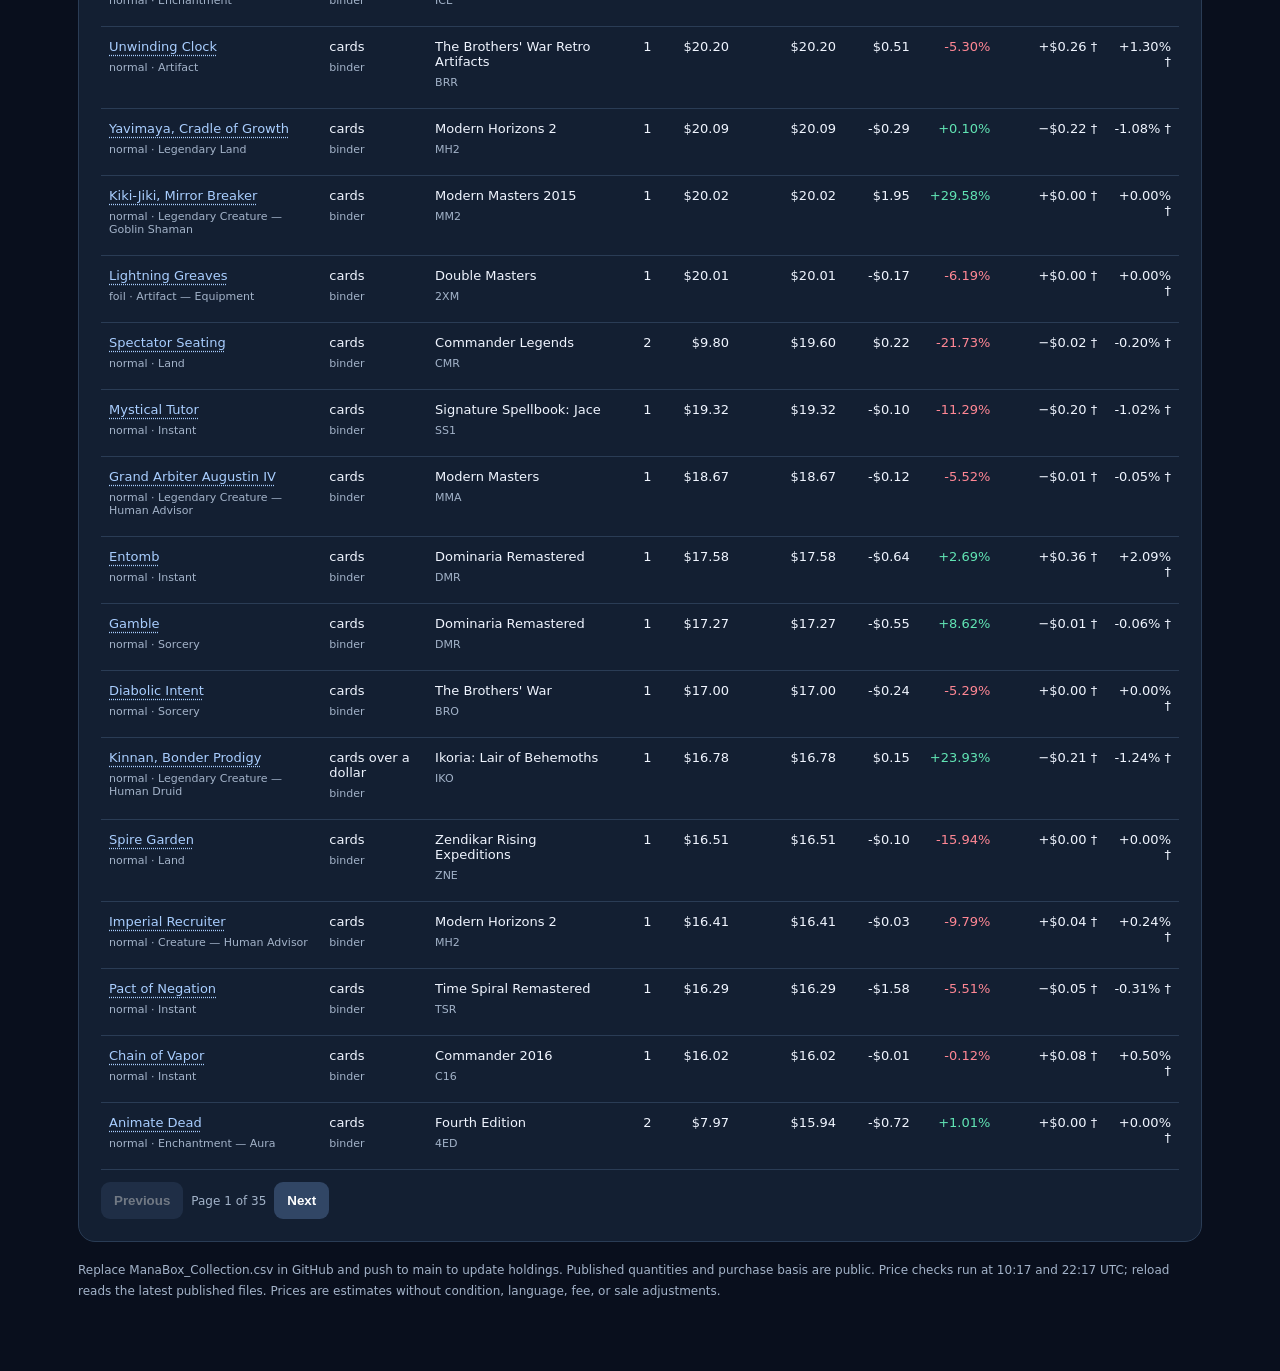
==== commit 73a71b1f: "Save wishlist settings directly to GitHub and confirm Discord connections" ====
--- a/index.html
+++ b/index.html
@@ -17,4 +17,4 @@
 
 <section><header><div><h2>Collection explorer</h2><p class="note">Hover, focus, or tap a card name to preview its image and rules. Click a column heading to sort. Collection is the ManaBox binder; set is the printed edition, not the seller or acquisition source.</p></div><button id="export">Export history backup</button></header><label>Search cards<input id="search" type="search" placeholder="Name, binder, set, or type…"></label><p id="comparison-note" class="note">Change % compares each card’s current unit price with its price in this collection’s first saved snapshot. Different sources can affect comparisons; missing or zero baselines show —.</p><p class="note">Today’s columns use the last saved date before the latest observation (America/New_York). † means the comparison crosses price sources; it cannot trigger alerts.</p><p id="shown" class="note"></p><div class="table-wrap"><table><thead><tr><th aria-sort="none"><button data-sort="n">Card</button></th><th aria-sort="none"><button data-sort="binder">Collection</button></th><th aria-sort="none"><button data-sort="setName">Set</button></th><th aria-sort="none"><button data-sort="q">Qty</button></th><th aria-sort="none"><button data-sort="unit">Unit price</button></th><th aria-sort="descending"><button data-sort="value">Market value ↓</button></th><th aria-sort="none"><button data-sort="gain">Vs. basis</button></th><th aria-sort="none"><button data-sort="change">Change %</button></th><th aria-sort="none"><button data-sort="dayDollars">Today Δ / card</button></th><th aria-sort="none"><button data-sort="dayPercent">Today %</button></th></tr></thead><tbody id="rows"></tbody></table></div><div class="controls"><button id="previous">Previous</button><span id="page" class="note"></span><button id="next">Next</button></div></section>
 <footer class="note">Replace ManaBox_Collection.csv in GitHub and push to main to update holdings. Published quantities and purchase basis are public. Price checks run at 10:17 and 22:17 UTC; reload reads the latest published files. Prices are estimates without condition, language, fee, or sale adjustments.</footer>
-</main><aside id="card-preview" class="card-preview" role="dialog" aria-modal="false" aria-label="Card preview" hidden><button id="close-preview" class="close-preview" aria-label="Close card preview">×</button><div id="preview-content"></div></aside><script src="market.js"></script><script src="app.js"></script><script src="insights.js"></script></body></html>
+</main><aside id="card-preview" class="card-preview" role="dialog" aria-modal="false" aria-label="Card preview" hidden><button id="close-preview" class="close-preview" aria-label="Close card preview">×</button><div id="preview-content"></div></aside><script src="market.js"></script><script src="app.js"></script><script src="insights.js"></script><script src="github-settings.js"></script><script src="github-settings-ui.js"></script></body></html>
--- a/styles.css
+++ b/styles.css
@@ -1,4 +1,5 @@
 *{box-sizing:border-box}body{margin:0;background:#090f1d;color:#f0f5ff;font:15px system-ui,sans-serif}main{max-width:1160px;margin:auto;padding:26px 18px 70px}header{display:flex;justify-content:space-between;align-items:center;gap:16px;flex-wrap:wrap}h1{font-size:27px;margin:0}h2{font-size:19px;margin:0}p{line-height:1.6}.sub{color:#a3b3c9;font-size:13px;margin:7px 0}section{background:#131f32;border:1px solid #2a3c55;border-radius:17px;padding:22px;margin-top:17px}.big{font-size:38px;font-weight:800;margin:8px 0}.stats{display:grid;grid-template-columns:repeat(4,1fr);gap:16px;padding-top:16px;color:#a3b3c9;font-size:12px}.stats strong{display:block;font-size:22px;color:#f0f5ff;margin-top:6px}.note{color:#a3b3c9;font-size:12px;line-height:1.7}.controls{display:flex;gap:8px;flex-wrap:wrap;align-items:center;margin-top:12px}button{background:#314665;color:white;border:0;border-radius:9px;padding:11px 13px;font-weight:700;cursor:pointer}button:hover{background:#426080}button.active{background:#5379e8}button:disabled{opacity:.4;cursor:default}button:focus-visible,select:focus-visible,input:focus-visible,svg:focus-visible{outline:2px solid #68e4b7;outline-offset:3px}.filters{display:grid;grid-template-columns:repeat(3,1fr);gap:12px;margin-top:16px}label{display:block;color:#a3b3c9;font-size:12px}select,input{display:block;background:#0b1423;color:white;border:1px solid #3b526c;border-radius:9px;padding:11px;width:100%;font-size:14px;margin-top:6px}#chart{width:100%;height:auto;min-height:210px;display:block;margin-top:16px;touch-action:pan-y}#tip{min-height:22px;color:#9fd7ff}.table-wrap{overflow-x:auto;margin-top:10px}table{width:100%;border-collapse:collapse;font-size:13px}th,td{padding:12px 8px;border-bottom:1px solid #2a3c55;text-align:left;vertical-align:top}th button{background:transparent;padding:7px 0;white-space:nowrap}th:nth-child(n+4),td:nth-child(n+4){text-align:right;font-variant-numeric:tabular-nums}td .sub{font-size:11px}.up{color:#61e4b4!important}.down{color:#ff8794!important}footer{margin-top:18px}@media(max-width:700px){.filters{grid-template-columns:repeat(2,1fr)}.stats{grid-template-columns:repeat(2,1fr)}section{padding:16px}main{padding:16px 10px}#chart{min-height:180px}}@media(prefers-reduced-motion:no-preference){button{transition:background .15s}}
 .card-name{background:transparent;color:#a9ceff;padding:0;text-align:left;font:inherit;text-decoration:underline;text-decoration-style:dotted;text-underline-offset:4px}.card-name:hover{background:transparent;color:#fff}.card-preview{position:fixed;z-index:20;width:min(620px,calc(100vw - 24px));max-height:calc(100dvh - 24px);overflow:auto;padding:23px;background:#0b1423;border:1px solid #5379e8;border-radius:15px;box-shadow:0 16px 64px #000b}.card-preview[hidden]{display:none}.preview-layout{display:grid;grid-template-columns:200px 1fr;gap:20px}.preview-art img{display:block;width:100%;height:auto;border-radius:10px}.preview-details h3{font-size:16px;line-height:1.5;margin:0 20px 7px 0}.preview-details p{margin:8px 0}.preview-details a{color:#a9ceff;font-size:12px}.rules{white-space:pre-wrap;font-size:13px;line-height:1.6}.preview-face+.preview-face{border-top:1px solid #2a3c55;padding-top:12px;margin-top:12px}.close-preview{position:absolute;right:7px;top:7px;background:transparent;padding:3px 9px;font-size:22px}.preview-face h3 .sub{display:block}@media(max-width:540px){.card-preview{padding:18px}.preview-layout{grid-template-columns:110px 1fr;gap:12px}.preview-details h3{font-size:14px}.rules{font-size:12px}}
 .preview-art img[hidden]{display:none}.card-preview .rules{overflow-wrap:anywhere}
+#github-settings-panel a{color:#a9ceff}#save-github{background:#5379e8}
 .movers-grid{display:grid;grid-template-columns:1fr 1fr;gap:24px}.move-row{display:flex;justify-content:space-between;gap:12px;align-items:center;border-bottom:1px solid #2a3c55;padding:13px 0;font-size:12px}.move-row strong{font-size:13px}.spark{width:85px;height:30px;flex:0 0 85px}.move-row select{max-width:100px}#publish-settings{color:#a9ceff;font-size:12px}#daily-summary{display:inline;width:auto;margin:0 8px 0 0}details{margin:16px 0}#watch-results{max-height:400px;overflow:auto}@media(max-width:760px){.movers-grid{grid-template-columns:1fr}.move-row{flex-wrap:wrap}.spark{width:70px;flex-basis:70px}}
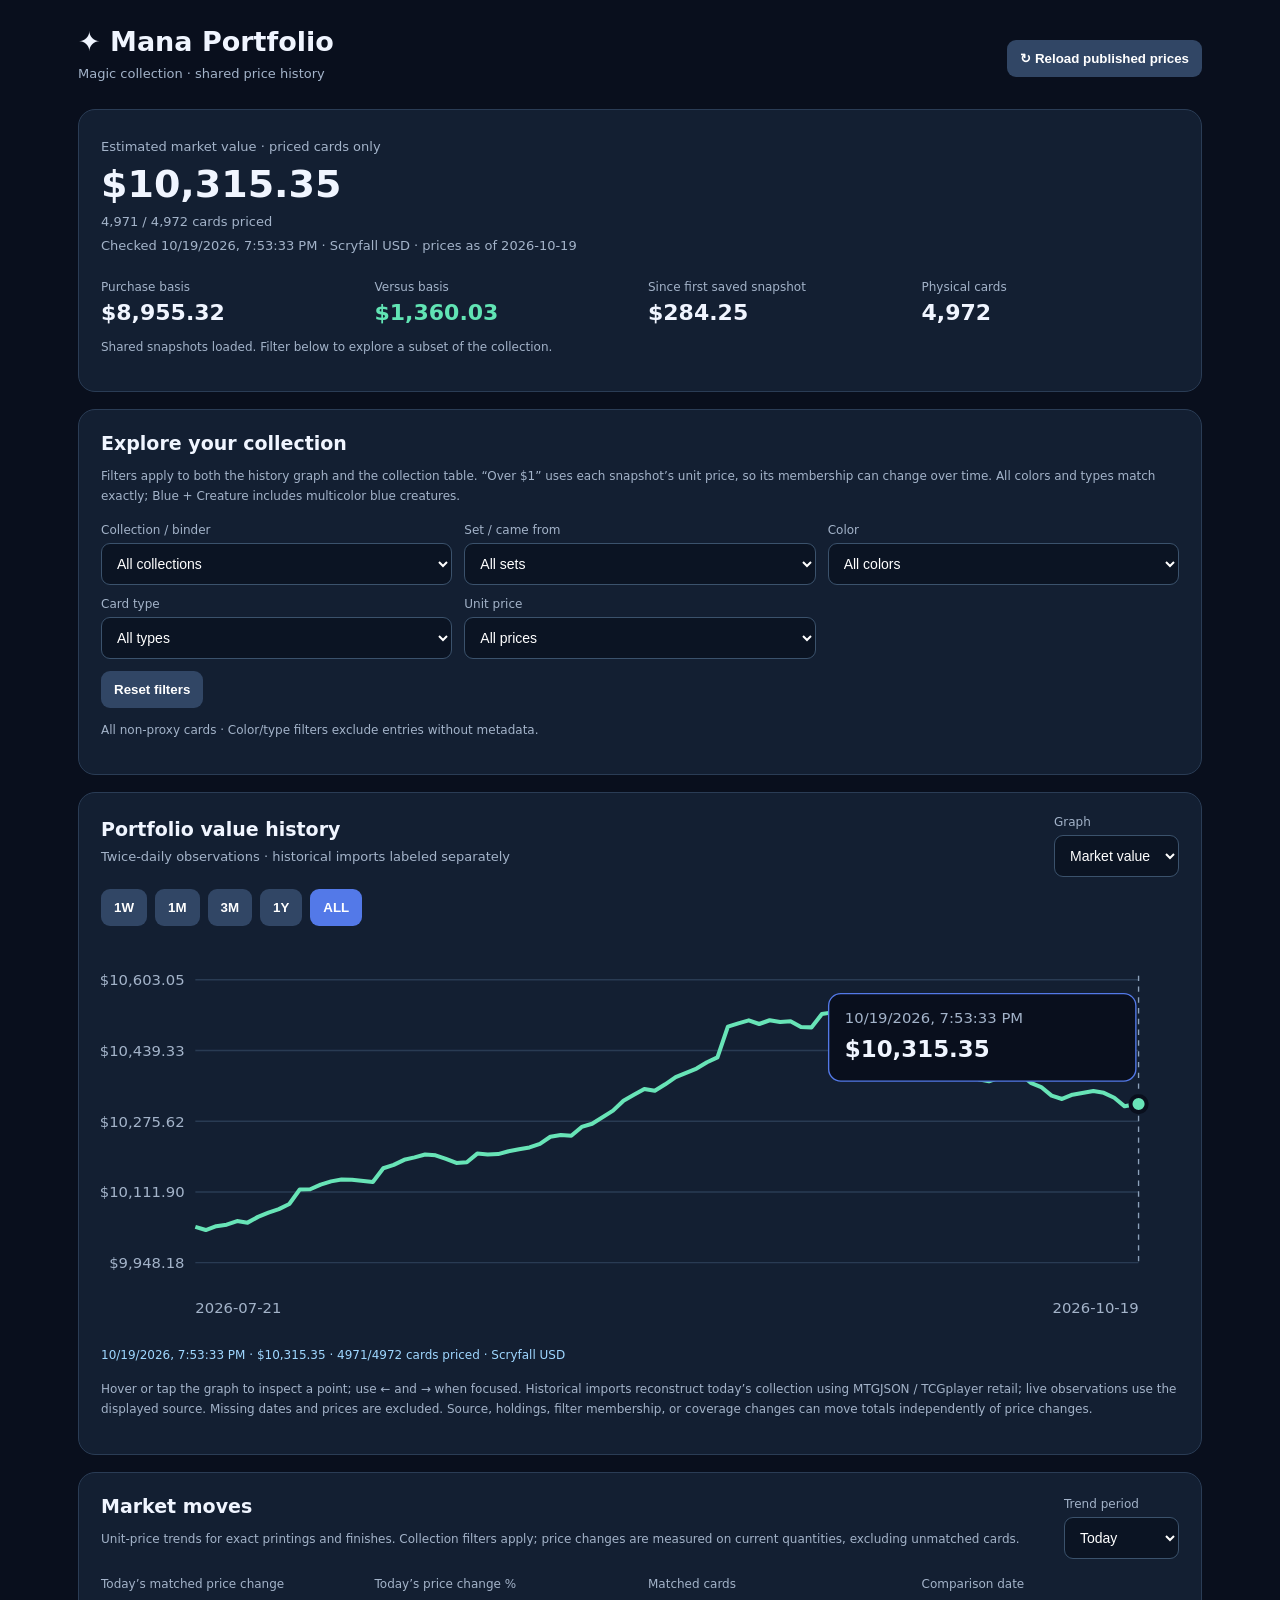
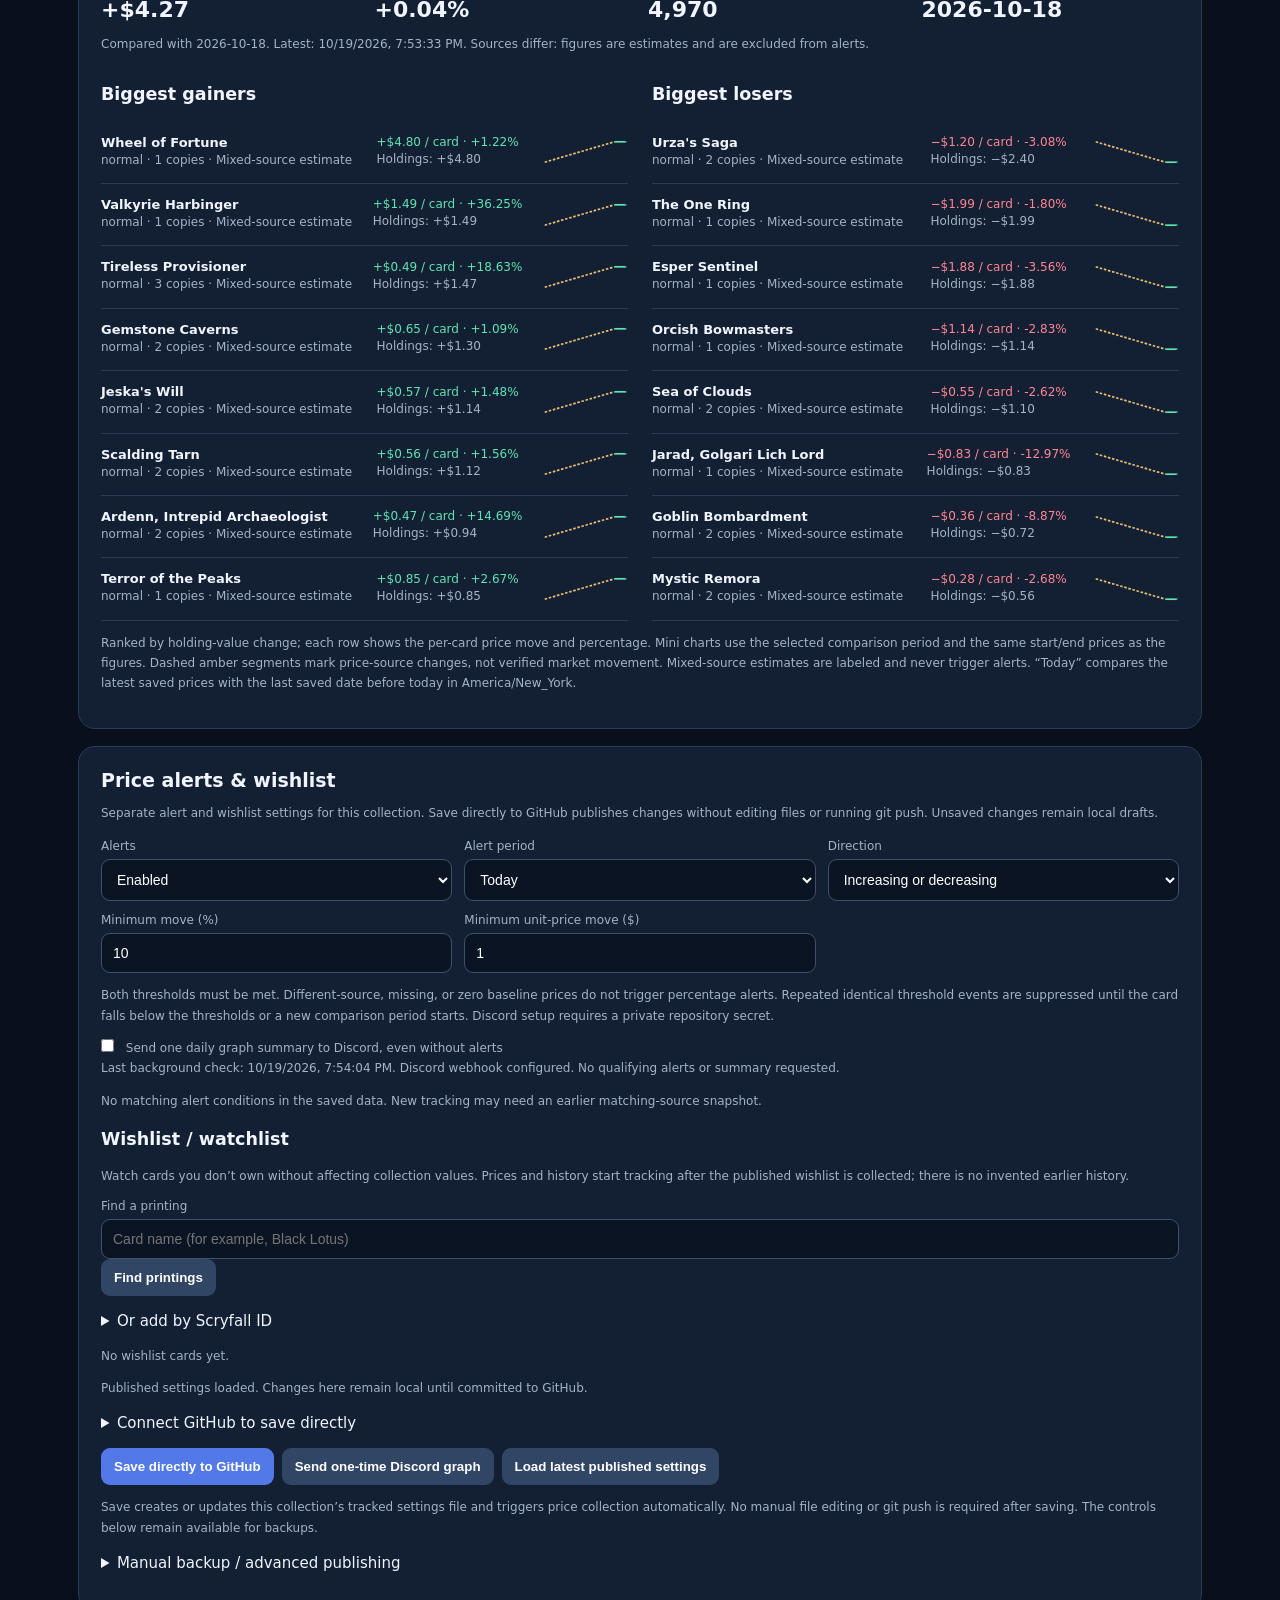
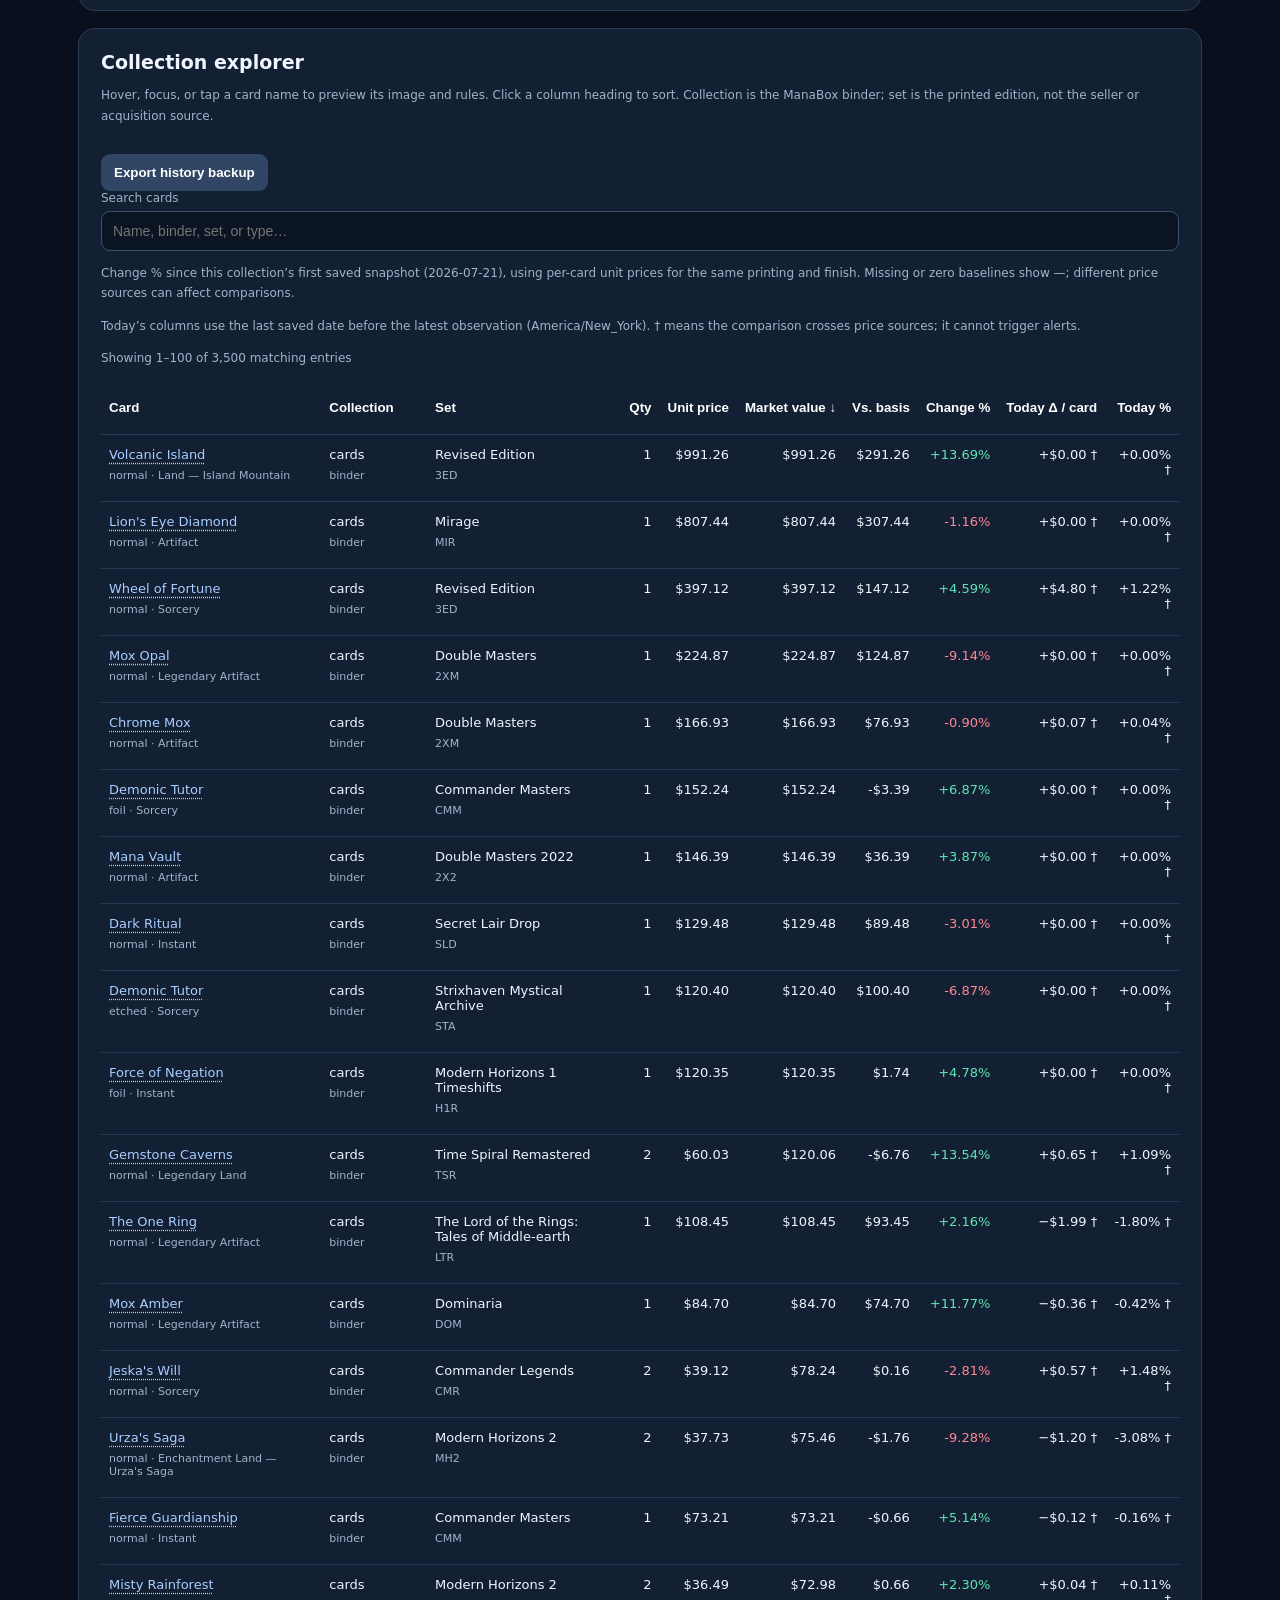
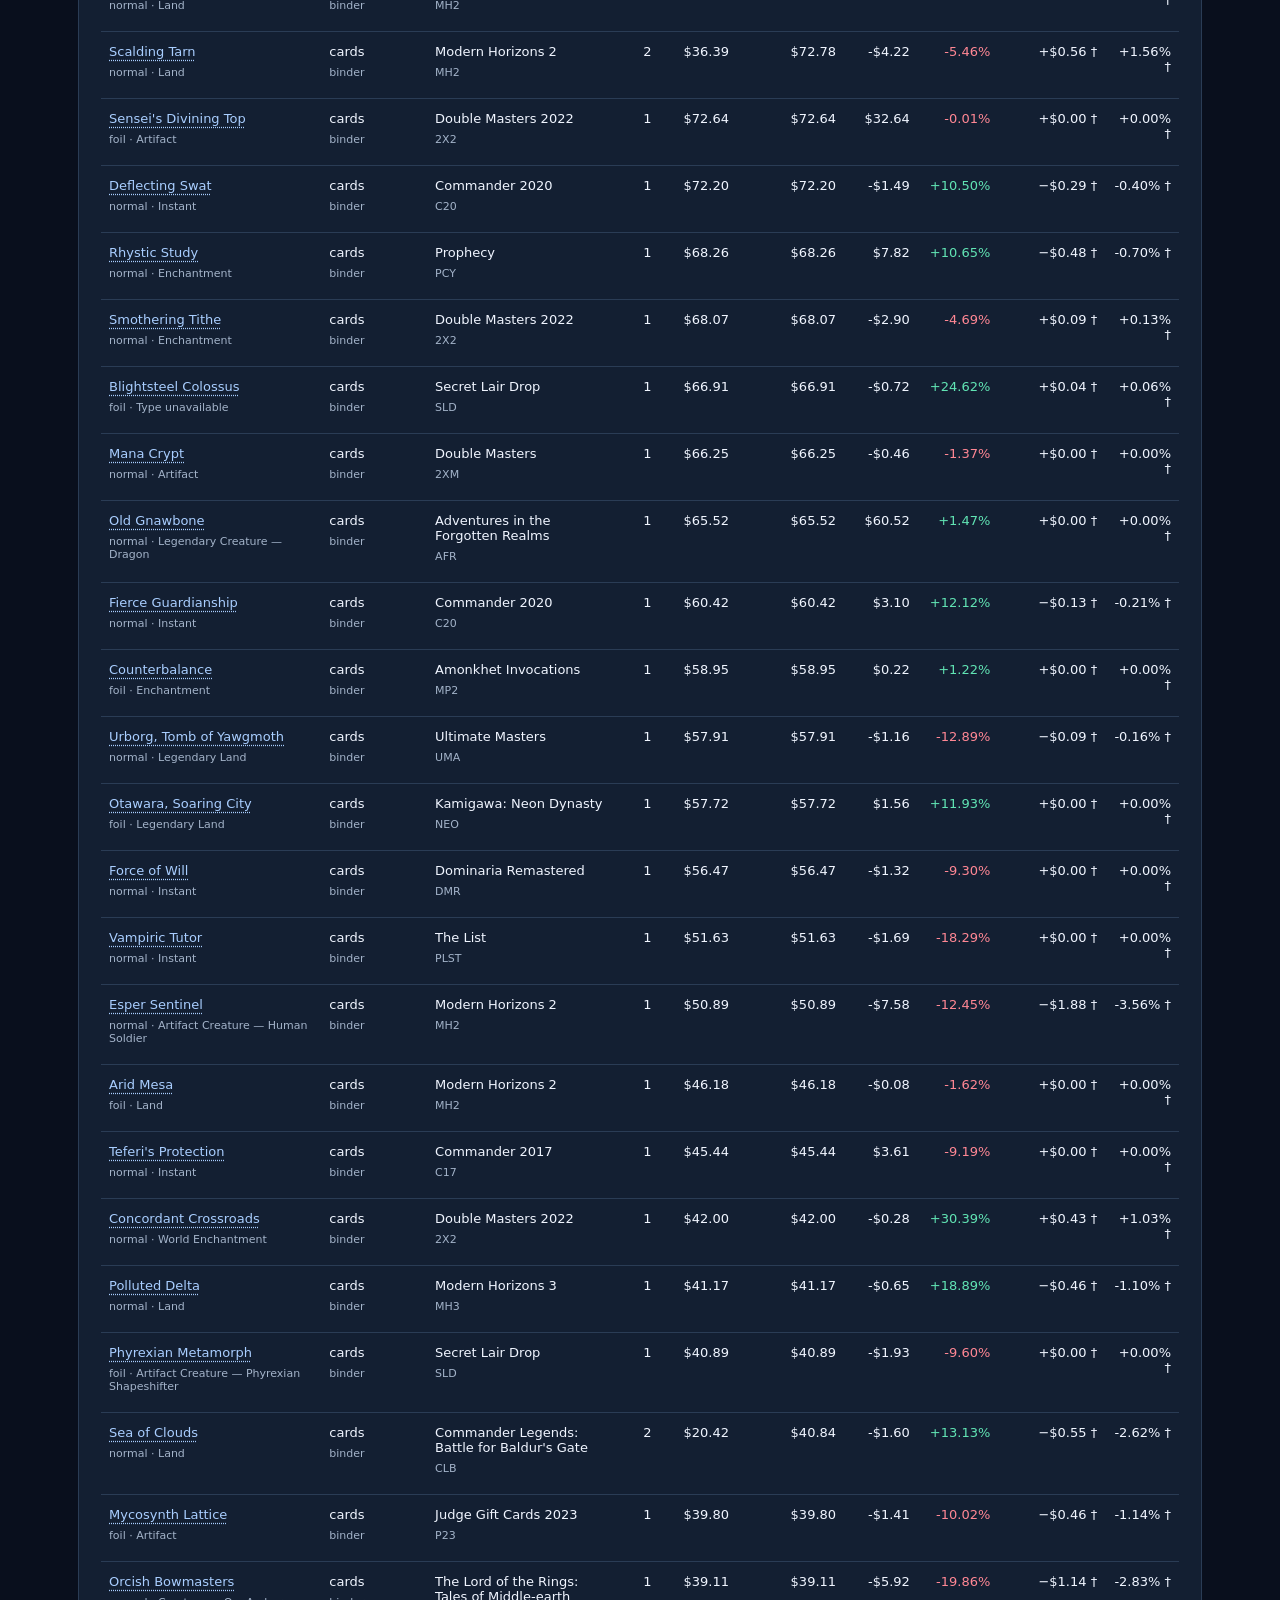
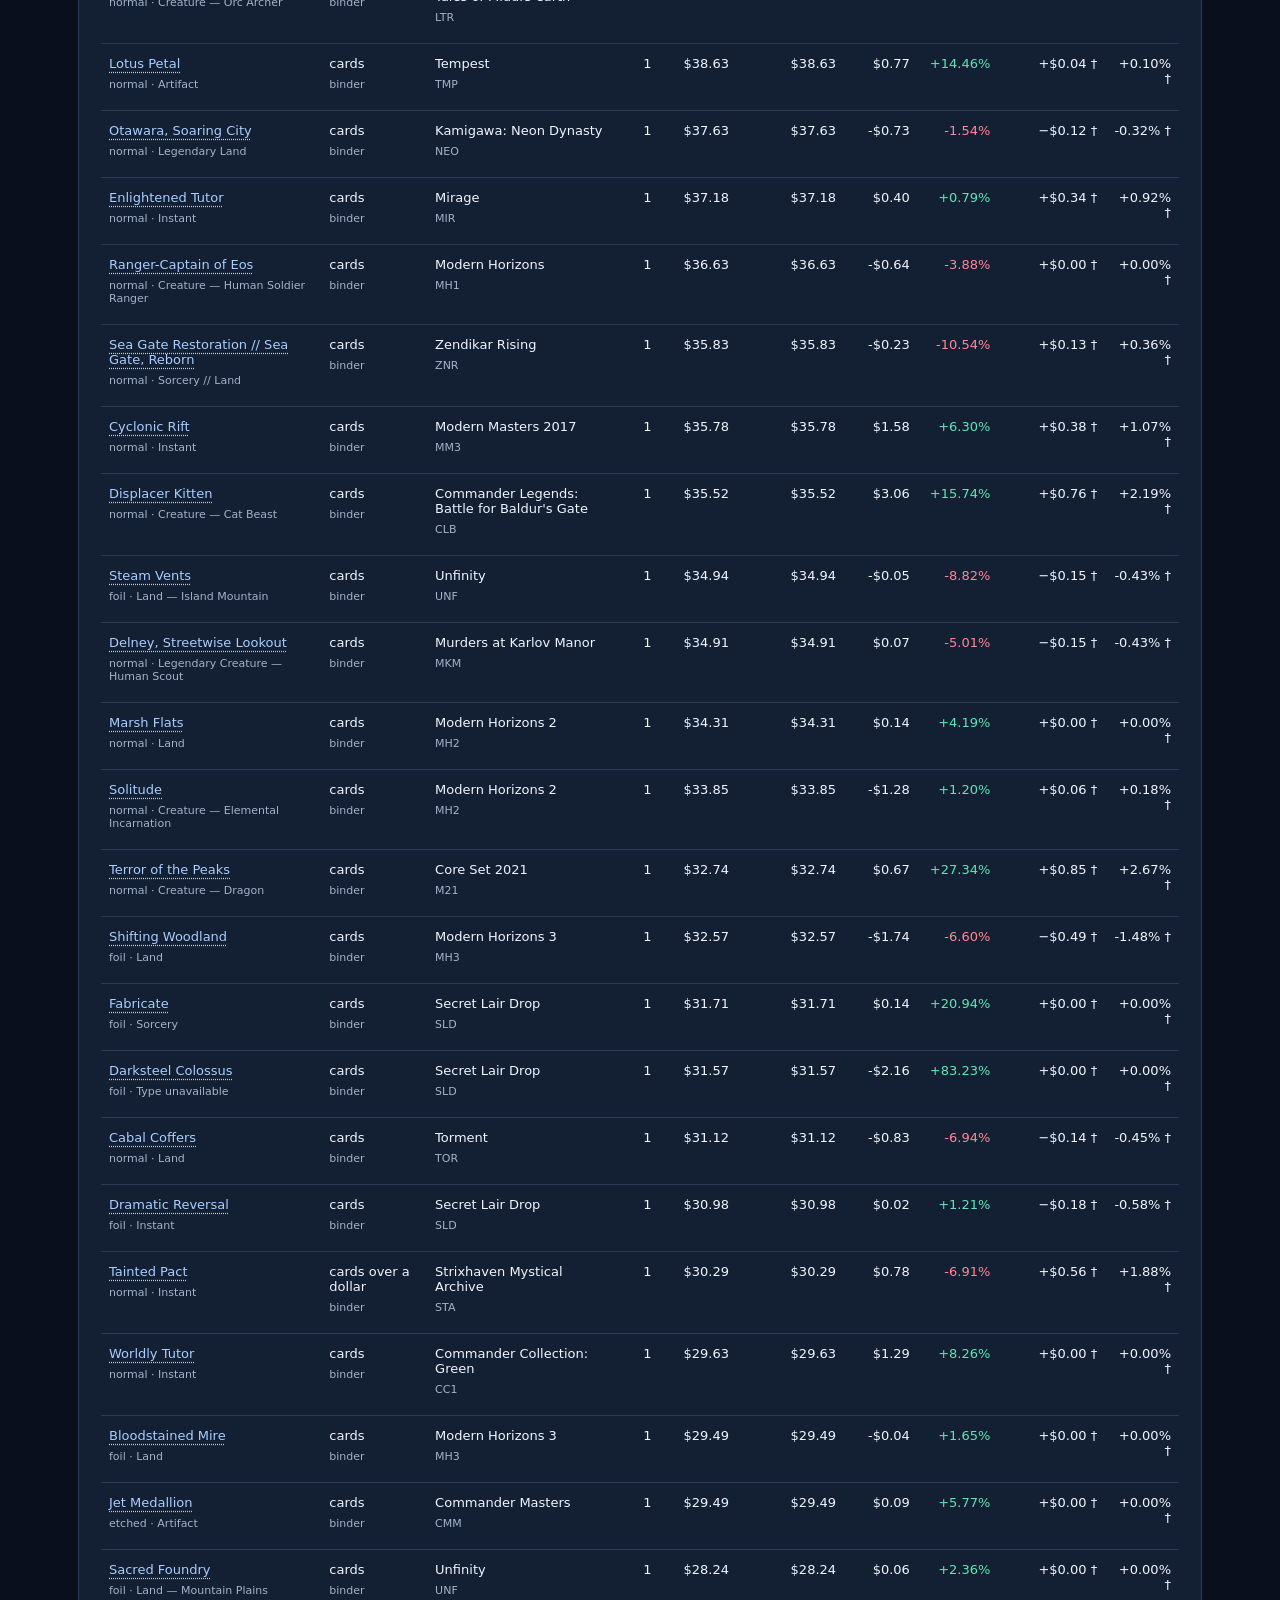
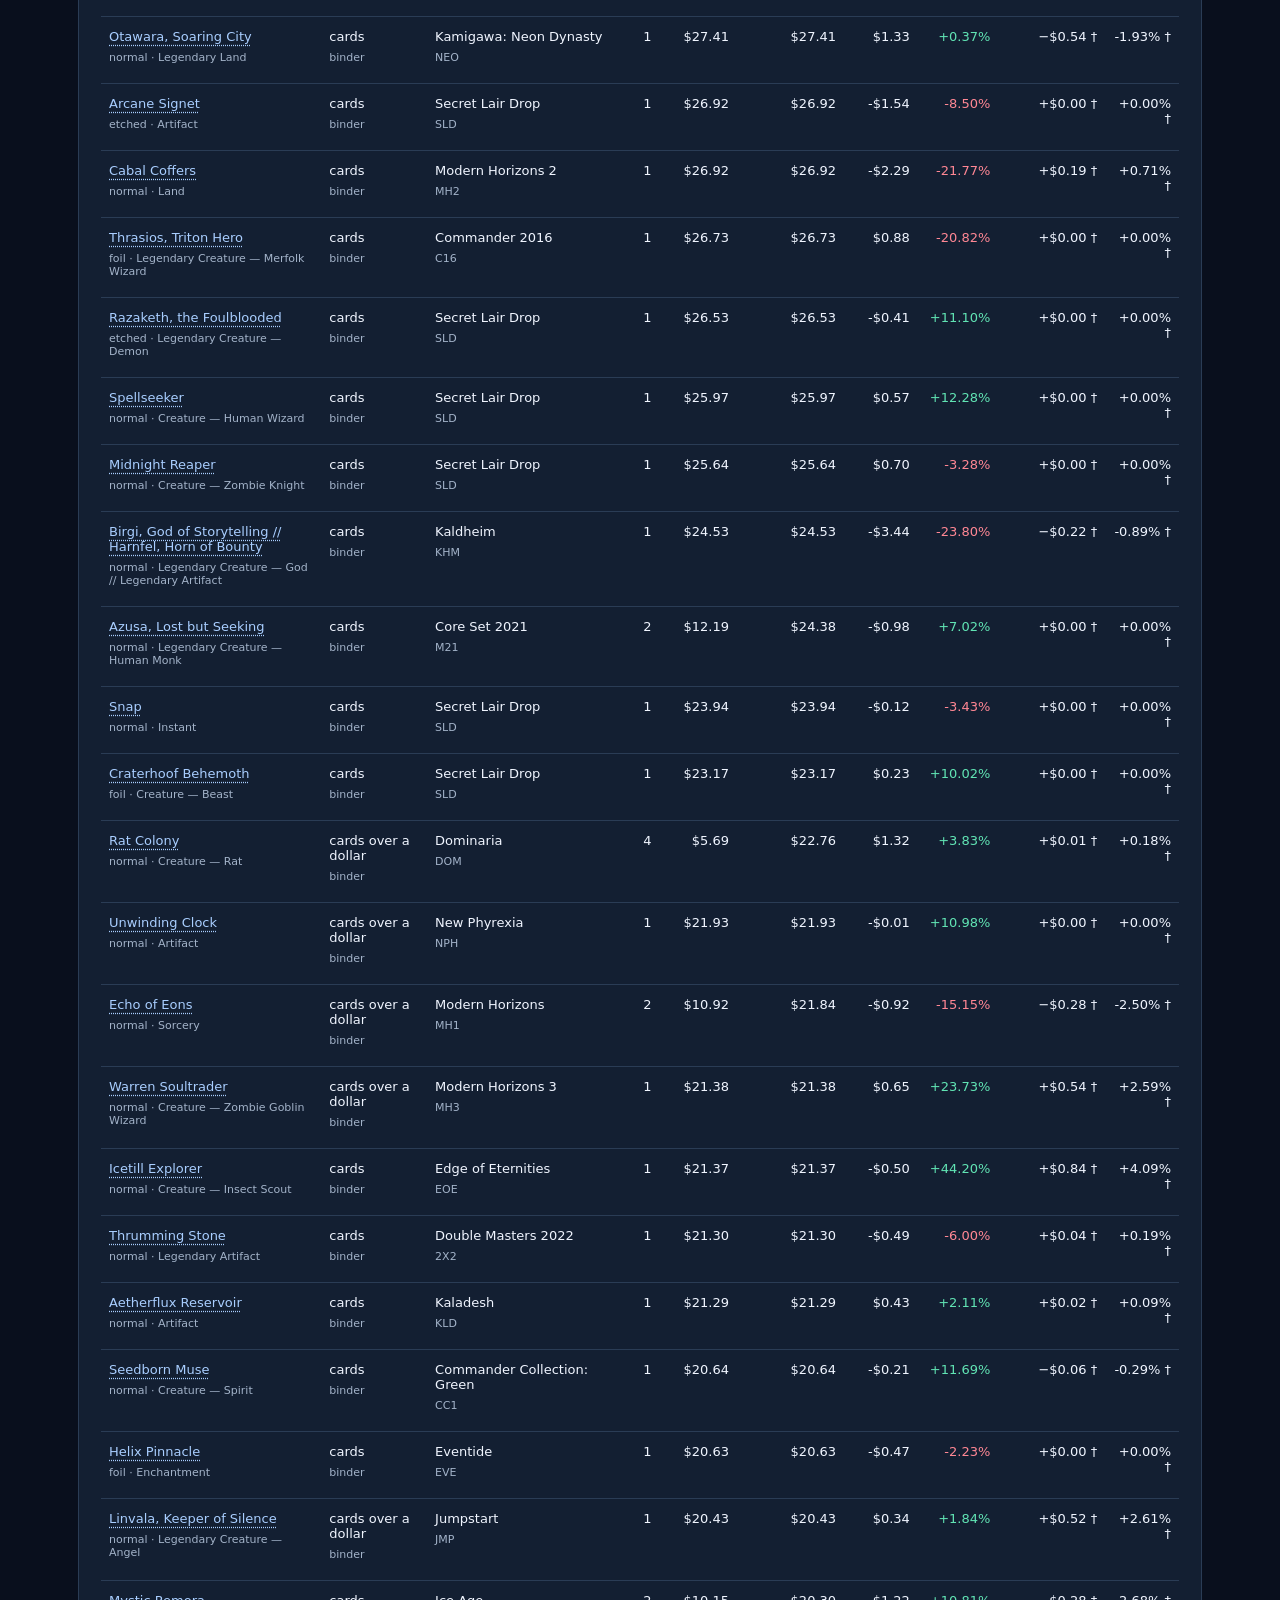
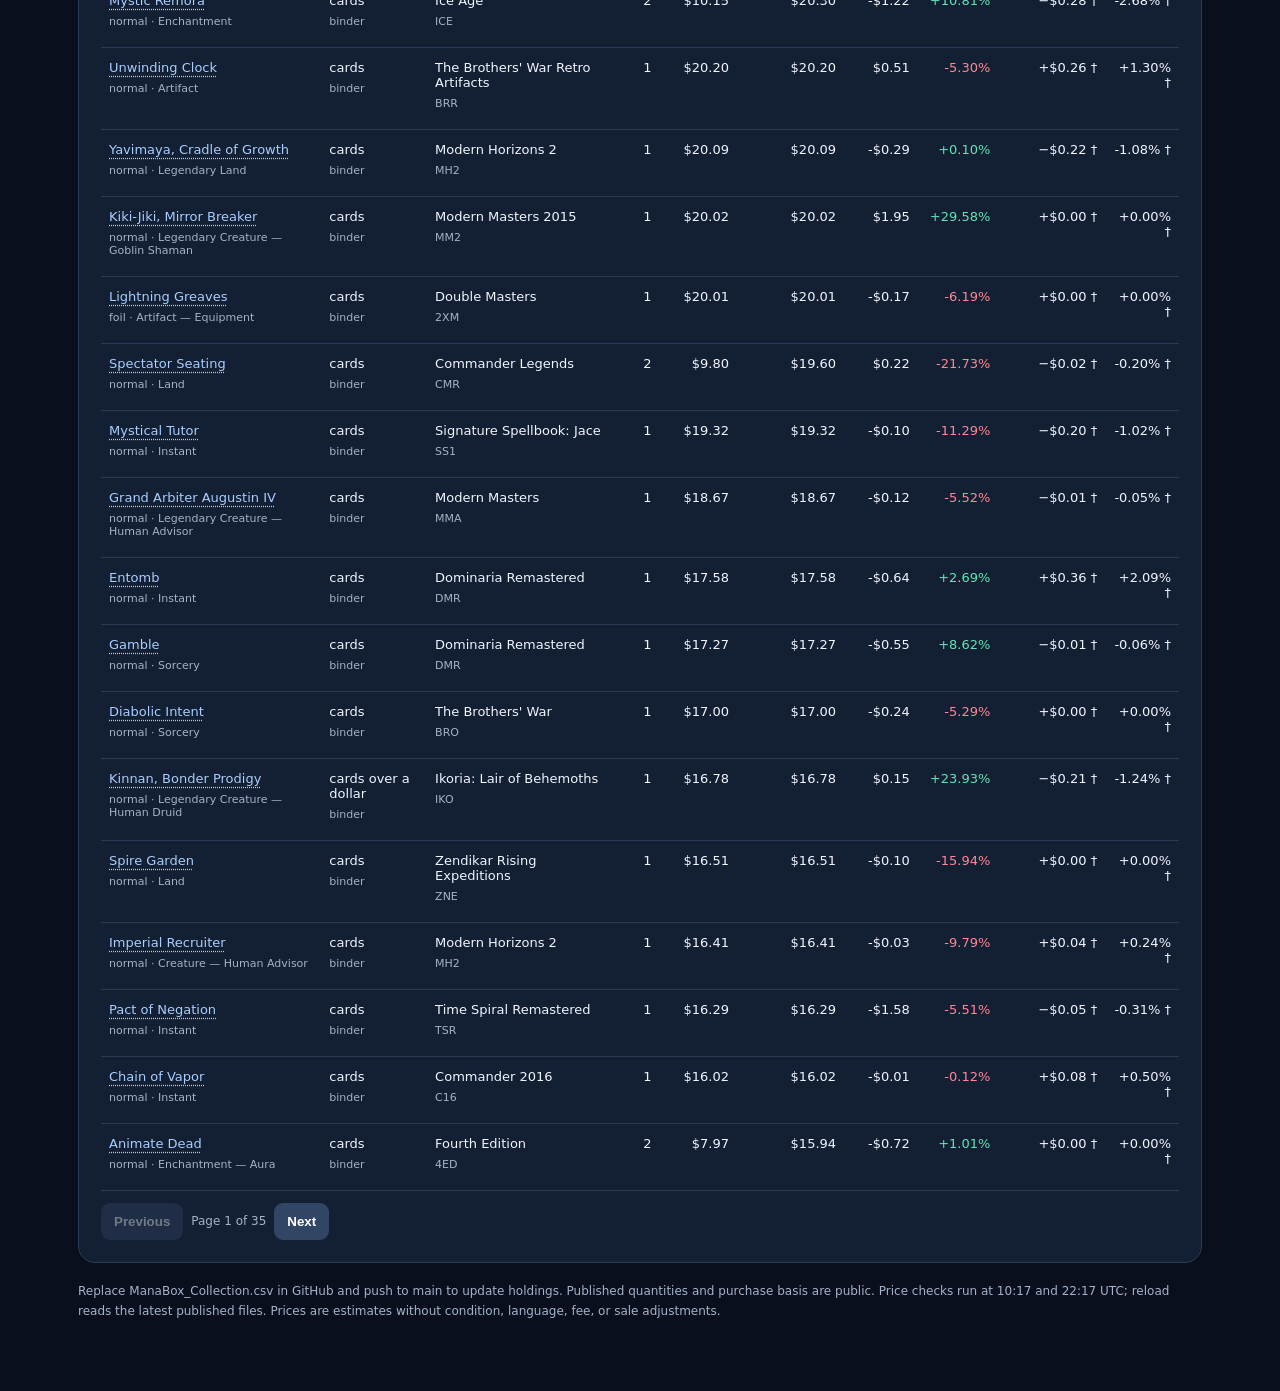
==== commit f9338e54: "Match mini charts to selected price comparison period" ====
--- a/index.html
+++ b/index.html
@@ -11,7 +11,7 @@
 <svg id="chart" viewBox="0 0 800 290" tabindex="0" role="img" aria-label="Collection history. Use left and right arrow keys to inspect points."></svg><p id="tip" class="note" aria-live="polite"></p>
 <p class="note">Hover or tap the graph to inspect a point; use ← and → when focused. Historical imports reconstruct today’s collection using MTGJSON / TCGplayer retail; live observations use the displayed source. Missing dates and prices are excluded. Source, holdings, filter membership, or coverage changes can move totals independently of price changes.</p></section>
 
-<section id="market-section"><header><div><h2>Market moves</h2><p class="note">Unit-price trends for exact printings and finishes. Collection filters apply; price changes are measured on current quantities, excluding unmatched cards.</p></div><label>Trend period<select id="trend-period"><option value="day">Today</option><option value="week">Past week</option><option value="month">Past month</option></select></label></header><div class="stats"><div>Today’s matched price change<strong id="today-dollars">—</strong></div><div>Today’s price change %<strong id="today-percent">—</strong></div><div>Matched cards<strong id="today-coverage">—</strong></div><div>Comparison date<strong id="today-baseline">—</strong></div></div><p id="trend-note" class="note"></p><div class="movers-grid"><div><h3>Biggest gainers</h3><div id="gainers"></div></div><div><h3>Biggest losers</h3><div id="losers"></div></div></div><p class="note">Ranked by holding-value change; each row shows the per-card price move and percentage. Mini charts show the latest 30 observations from the current price source. Mixed-source estimates are labeled and never trigger alerts. “Today” compares the latest saved prices with the last saved date before today in America/New_York.</p></section>
+<section id="market-section"><header><div><h2>Market moves</h2><p class="note">Unit-price trends for exact printings and finishes. Collection filters apply; price changes are measured on current quantities, excluding unmatched cards.</p></div><label>Trend period<select id="trend-period"><option value="day">Today</option><option value="week">Past week</option><option value="month">Past month</option></select></label></header><div class="stats"><div>Today’s matched price change<strong id="today-dollars">—</strong></div><div>Today’s price change %<strong id="today-percent">—</strong></div><div>Matched cards<strong id="today-coverage">—</strong></div><div>Comparison date<strong id="today-baseline">—</strong></div></div><p id="trend-note" class="note"></p><div class="movers-grid"><div><h3>Biggest gainers</h3><div id="gainers"></div></div><div><h3>Biggest losers</h3><div id="losers"></div></div></div><p class="note">Ranked by holding-value change; each row shows the per-card price move and percentage. Mini charts use the selected comparison period and the same start/end prices as the figures. Dashed amber segments mark price-source changes, not verified market movement. Mixed-source estimates are labeled and never trigger alerts. “Today” compares the latest saved prices with the last saved date before today in America/New_York.</p></section>
 <section><h2>Price alerts & wishlist</h2><p class="note">Each collection has separate settings. Discord alerts run with the twice-daily price checks while this site is closed. Browser edits are drafts until published to GitHub; only published settings run in the background.</p><div class="filters"><label>Alerts<select id="alerts-enabled"><option value="true">Enabled</option><option value="false">Disabled</option></select></label><label>Alert period<select id="alert-period"><option value="day">Today</option><option value="week">Past week</option><option value="month">Past month</option></select></label><label>Direction<select id="alert-direction"><option value="both">Increasing or decreasing</option><option value="up">Increasing</option><option value="down">Decreasing</option></select></label><label>Minimum move (%)<input id="alert-percent" type="number" min="0.1" max="10000" step="0.1" value="10"></label><label>Minimum unit-price move ($)<input id="alert-dollars" type="number" min="0" max="100000" step="0.01" value="1"></label></div><p class="note">Both thresholds must be met. Different-source, missing, or zero baseline prices do not trigger percentage alerts. Repeated identical threshold events are suppressed until the card falls below the thresholds or a new comparison period starts. Discord setup requires a private repository secret.</p><label class="note"><input type="checkbox" id="daily-summary"> Send one daily graph summary to Discord, even without alerts</label><div id="alerts-status" class="note"></div><div id="alert-events"></div>
 <h3>Wishlist / watchlist</h3><p class="note">Watch cards you don’t own without affecting collection values. Prices and history start tracking after the published wishlist is collected; there is no invented earlier history.</p><label>Find a printing<input id="watch-search" type="search" placeholder="Card name (for example, Black Lotus)"></label><button id="watch-find">Find printings</button><div id="watch-results" class="note" role="status"></div><details><summary>Or add by Scryfall ID</summary><div class="filters"><label>Card name<input id="watch-name" type="text"></label><label>Scryfall UUID<input id="watch-id" type="text" placeholder="xxxxxxxx-xxxx-xxxx-xxxx-xxxxxxxxxxxx"></label><label>Finish<select id="watch-finish"><option value="normal">Nonfoil</option><option value="foil">Foil</option><option value="etched">Etched</option></select></label></div><button id="watch-add">Add to wishlist draft</button></details><div id="watchlist"></div><p id="settings-status" role="status" class="note"></p><div class="controls"><button id="copy-settings">Copy settings JSON</button><button id="export-settings">Download settings</button><a id="publish-settings" target="_blank" rel="noopener noreferrer">Edit published settings on GitHub ↗</a><button id="discard-settings">Discard local draft</button></div><p class="note">To publish: copy settings JSON → open the GitHub editor above → replace that file’s contents → commit to main. A price-update workflow will then collect wishlist prices and evaluate alerts. Don’t put a Discord webhook URL in this public file.</p></section>
 
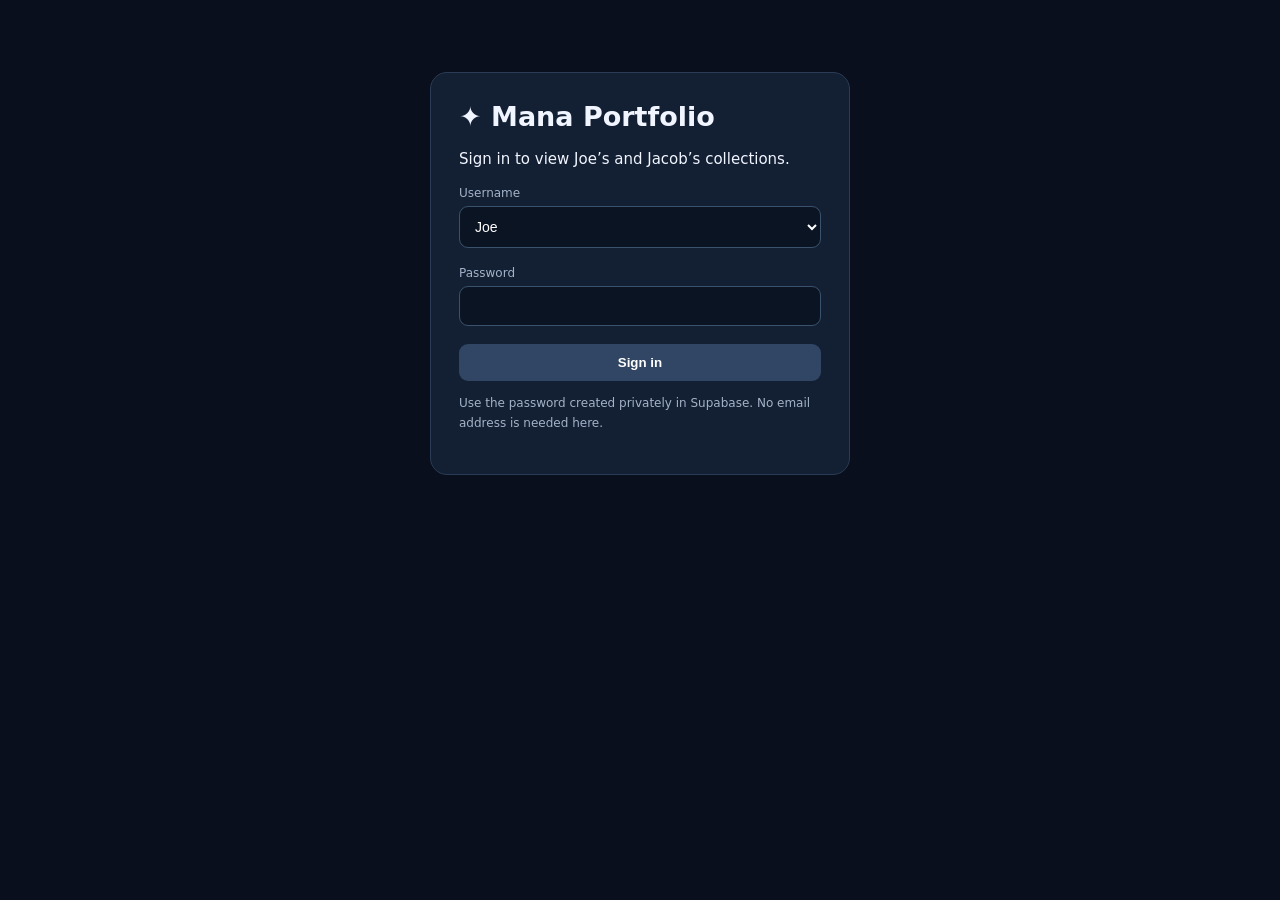
==== commit 74180039: "Add Supabase accounts, owner collection editing and private price archives" ====
--- a/index.html
+++ b/index.html
@@ -1,6 +1,6 @@
 <!doctype html>
 <html lang="en"><head><meta charset="utf-8"><meta name="viewport" content="width=device-width,initial-scale=1"><meta name="theme-color" content="#090f1d"><title>Mana Portfolio</title><link rel="stylesheet" href="styles.css"></head>
-<body><main>
+<body><main hidden>
 <header><div><h1>✦ Mana Portfolio</h1><p class="sub">Magic collection · shared price history</p></div><button id="reload">↻ Reload published prices</button></header>
 <section><div class="sub">Estimated market value · priced cards only</div><div id="total" class="big">—</div><div id="coverage" class="sub"></div><p id="updated" class="sub"></p><div class="stats"><div>Purchase basis<strong id="basis">—</strong></div><div>Versus basis<strong id="difference">—</strong></div><div>Since first saved snapshot<strong id="daily">—</strong></div><div>Physical cards<strong id="count">—</strong></div></div><p id="status" role="status" class="note">Loading published data…</p></section>
 <section><h2>Explore your collection</h2><p class="note">Filters apply to both the history graph and the collection table. “Over $1” uses each snapshot’s unit price, so its membership can change over time. All colors and types match exactly; Blue + Creature includes multicolor blue creatures.</p>
@@ -13,8 +13,8 @@
 
 <section id="market-section"><header><div><h2>Market moves</h2><p class="note">Unit-price trends for exact printings and finishes. Collection filters apply; price changes are measured on current quantities, excluding unmatched cards.</p></div><label>Trend period<select id="trend-period"><option value="day">Today</option><option value="week">Past week</option><option value="month">Past month</option></select></label></header><div class="stats"><div>Today’s matched price change<strong id="today-dollars">—</strong></div><div>Today’s price change %<strong id="today-percent">—</strong></div><div>Matched cards<strong id="today-coverage">—</strong></div><div>Comparison date<strong id="today-baseline">—</strong></div></div><p id="trend-note" class="note"></p><div class="movers-grid"><div><h3>Biggest gainers</h3><div id="gainers"></div></div><div><h3>Biggest losers</h3><div id="losers"></div></div></div><p class="note">Ranked by holding-value change; each row shows the per-card price move and percentage. Mini charts use the selected comparison period and the same start/end prices as the figures. Dashed amber segments mark price-source changes, not verified market movement. Mixed-source estimates are labeled and never trigger alerts. “Today” compares the latest saved prices with the last saved date before today in America/New_York.</p></section>
 <section><h2>Price alerts & wishlist</h2><p class="note">Each collection has separate settings. Discord alerts run with the twice-daily price checks while this site is closed. Browser edits are drafts until published to GitHub; only published settings run in the background.</p><div class="filters"><label>Alerts<select id="alerts-enabled"><option value="true">Enabled</option><option value="false">Disabled</option></select></label><label>Alert period<select id="alert-period"><option value="day">Today</option><option value="week">Past week</option><option value="month">Past month</option></select></label><label>Direction<select id="alert-direction"><option value="both">Increasing or decreasing</option><option value="up">Increasing</option><option value="down">Decreasing</option></select></label><label>Minimum move (%)<input id="alert-percent" type="number" min="0.1" max="10000" step="0.1" value="10"></label><label>Minimum unit-price move ($)<input id="alert-dollars" type="number" min="0" max="100000" step="0.01" value="1"></label></div><p class="note">Both thresholds must be met. Different-source, missing, or zero baseline prices do not trigger percentage alerts. Repeated identical threshold events are suppressed until the card falls below the thresholds or a new comparison period starts. Discord setup requires a private repository secret.</p><label class="note"><input type="checkbox" id="daily-summary"> Send one daily graph summary to Discord, even without alerts</label><div id="alerts-status" class="note"></div><div id="alert-events"></div>
-<h3>Wishlist / watchlist</h3><p class="note">Watch cards you don’t own without affecting collection values. Prices and history start tracking after the published wishlist is collected; there is no invented earlier history.</p><label>Find a printing<input id="watch-search" type="search" placeholder="Card name (for example, Black Lotus)"></label><button id="watch-find">Find printings</button><div id="watch-results" class="note" role="status"></div><details><summary>Or add by Scryfall ID</summary><div class="filters"><label>Card name<input id="watch-name" type="text"></label><label>Scryfall UUID<input id="watch-id" type="text" placeholder="xxxxxxxx-xxxx-xxxx-xxxx-xxxxxxxxxxxx"></label><label>Finish<select id="watch-finish"><option value="normal">Nonfoil</option><option value="foil">Foil</option><option value="etched">Etched</option></select></label></div><button id="watch-add">Add to wishlist draft</button></details><div id="watchlist"></div><p id="settings-status" role="status" class="note"></p><div class="controls"><button id="copy-settings">Copy settings JSON</button><button id="export-settings">Download settings</button><a id="publish-settings" target="_blank" rel="noopener noreferrer">Edit published settings on GitHub ↗</a><button id="discard-settings">Discard local draft</button></div><p class="note">To publish: copy settings JSON → open the GitHub editor above → replace that file’s contents → commit to main. A price-update workflow will then collect wishlist prices and evaluate alerts. Don’t put a Discord webhook URL in this public file.</p></section>
+<h3>Wishlist / watchlist</h3><p class="note">Watch cards you don’t own without affecting collection values. Prices and history start tracking after the saved wishlist is collected; there is no invented earlier history.</p><label>Find a printing<input id="watch-search" type="search" placeholder="Card name (for example, Black Lotus)"></label><button id="watch-find">Find printings</button><div id="watch-results" class="note" role="status"></div><details><summary>Or add by Scryfall ID</summary><div class="filters"><label>Card name<input id="watch-name" type="text"></label><label>Scryfall UUID<input id="watch-id" type="text" placeholder="xxxxxxxx-xxxx-xxxx-xxxx-xxxxxxxxxxxx"></label><label>Finish<select id="watch-finish"><option value="normal">Nonfoil</option><option value="foil">Foil</option><option value="etched">Etched</option></select></label></div><button id="watch-add">Add to wishlist</button></details><div id="watchlist"></div><p id="settings-status" role="status" class="note"></p><div class="controls"><button id="copy-settings">Copy settings JSON</button><button id="export-settings">Download settings</button><a id="publish-settings" target="_blank" rel="noopener noreferrer">Edit published settings on GitHub ↗</a><button id="discard-settings">Discard local draft</button></div><p class="note">To publish: copy settings JSON → open the GitHub editor above → replace that file’s contents → commit to main. A price-update workflow will then collect wishlist prices and evaluate alerts. Don’t put a Discord webhook URL in this public file.</p></section>
 
 <section><header><div><h2>Collection explorer</h2><p class="note">Hover, focus, or tap a card name to preview its image and rules. Click a column heading to sort. Collection is the ManaBox binder; set is the printed edition, not the seller or acquisition source.</p></div><button id="export">Export history backup</button></header><label>Search cards<input id="search" type="search" placeholder="Name, binder, set, or type…"></label><p id="comparison-note" class="note">Change % compares each card’s current unit price with its price in this collection’s first saved snapshot. Different sources can affect comparisons; missing or zero baselines show —.</p><p class="note">Today’s columns use the last saved date before the latest observation (America/New_York). † means the comparison crosses price sources; it cannot trigger alerts.</p><p id="shown" class="note"></p><div class="table-wrap"><table><thead><tr><th aria-sort="none"><button data-sort="n">Card</button></th><th aria-sort="none"><button data-sort="binder">Collection</button></th><th aria-sort="none"><button data-sort="setName">Set</button></th><th aria-sort="none"><button data-sort="q">Qty</button></th><th aria-sort="none"><button data-sort="unit">Unit price</button></th><th aria-sort="descending"><button data-sort="value">Market value ↓</button></th><th aria-sort="none"><button data-sort="gain">Vs. basis</button></th><th aria-sort="none"><button data-sort="change">Change %</button></th><th aria-sort="none"><button data-sort="dayDollars">Today Δ / card</button></th><th aria-sort="none"><button data-sort="dayPercent">Today %</button></th></tr></thead><tbody id="rows"></tbody></table></div><div class="controls"><button id="previous">Previous</button><span id="page" class="note"></span><button id="next">Next</button></div></section>
-<footer class="note">Replace ManaBox_Collection.csv in GitHub and push to main to update holdings. Published quantities and purchase basis are public. Price checks run at 10:17 and 22:17 UTC; reload reads the latest published files. Prices are estimates without condition, language, fee, or sale adjustments.</footer>
-</main><aside id="card-preview" class="card-preview" role="dialog" aria-modal="false" aria-label="Card preview" hidden><button id="close-preview" class="close-preview" aria-label="Close card preview">×</button><div id="preview-content"></div></aside><script src="market.js"></script><script src="app.js"></script><script src="insights.js"></script><script src="github-settings.js"></script><script src="github-settings-ui.js"></script></body></html>
+<footer class="note">Sign in to manage holdings in Supabase. Collection data requires an authorized account. Price checks run at 10:17 and 22:17 UTC; reload reads the latest published files. Prices are estimates without condition, language, fee, or sale adjustments.</footer>
+</main><aside id="card-preview" class="card-preview" role="dialog" aria-modal="false" aria-label="Card preview" hidden><button id="close-preview" class="close-preview" aria-label="Close card preview">×</button><div id="preview-content"></div></aside><script src="market.js"></script><script src="app.js"></script><script src="insights.js"></script><script src="github-settings.js"></script><script src="github-settings-ui.js"></script><script src="supabase-client.js"></script><script src="supabase-ui.js"></script></body></html>
--- a/styles.css
+++ b/styles.css
@@ -3,3 +3,5 @@
 .preview-art img[hidden]{display:none}.card-preview .rules{overflow-wrap:anywhere}
 #github-settings-panel a{color:#a9ceff}#save-github{background:#5379e8}
 .movers-grid{display:grid;grid-template-columns:1fr 1fr;gap:24px}.move-row{display:flex;justify-content:space-between;gap:12px;align-items:center;border-bottom:1px solid #2a3c55;padding:13px 0;font-size:12px}.move-row strong{font-size:13px}.spark{width:85px;height:30px;flex:0 0 85px}.move-row select{max-width:100px}#publish-settings{color:#a9ceff;font-size:12px}#daily-summary{display:inline;width:auto;margin:0 8px 0 0}details{margin:16px 0}#watch-results{max-height:400px;overflow:auto}@media(max-width:760px){.movers-grid{grid-template-columns:1fr}.move-row{flex-wrap:wrap}.spark{width:70px;flex-basis:70px}}
+
+[hidden]{display:none!important}.cloud-login{max-width:420px;margin:8vh auto;padding:28px}.cloud-login form{display:grid;gap:18px}#cloud-owned{width:100%;max-width:100%;margin:12px 0}#cloud-account details{margin-top:16px}
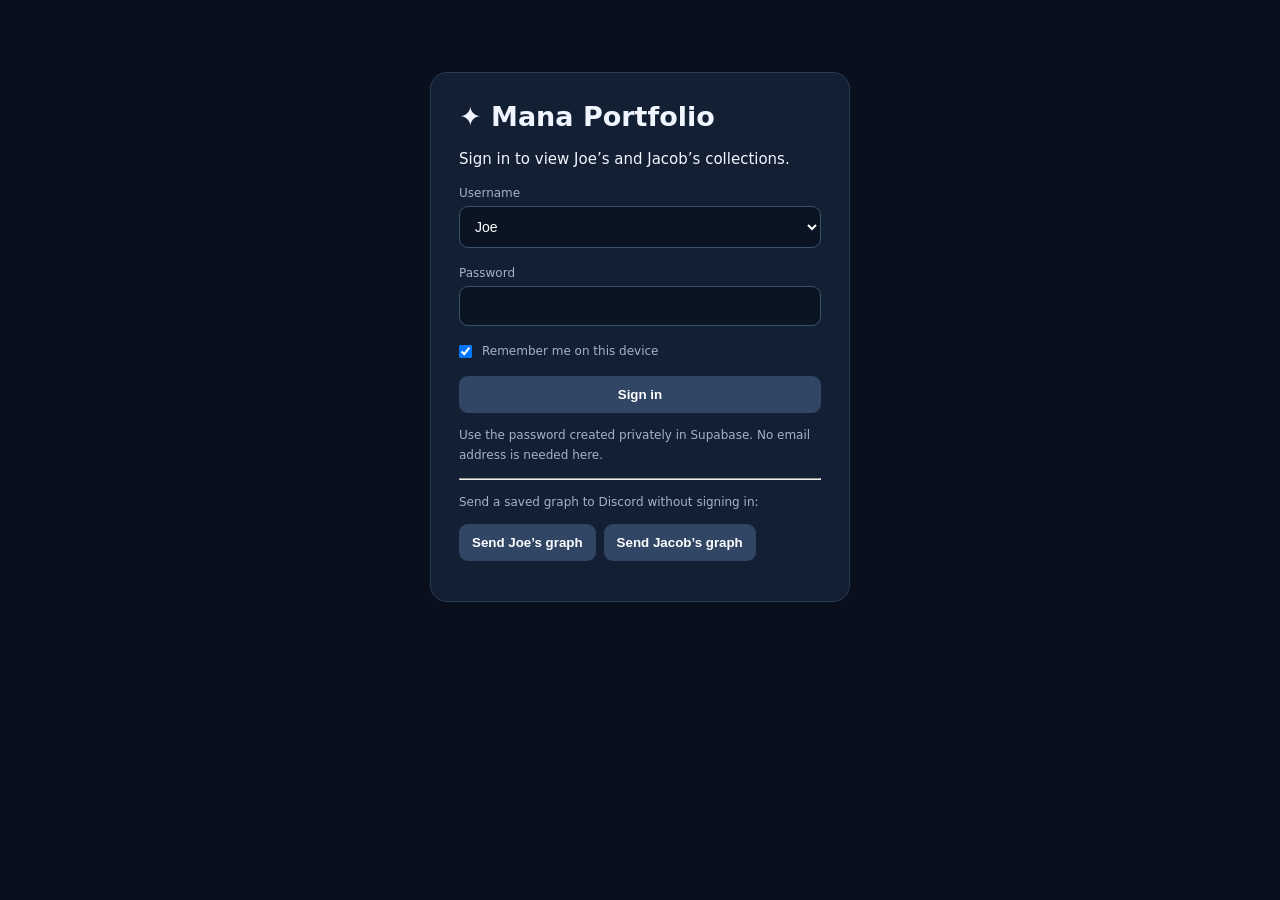
==== commit d0e0c9ae: "Send Discord graphs through public Supabase function and schedule full summaries at seven" ====
--- a/index.html
+++ b/index.html
@@ -12,9 +12,9 @@
 <p class="note">Hover or tap the graph to inspect a point; use ← and → when focused. Historical imports reconstruct today’s collection using MTGJSON / TCGplayer retail; live observations use the displayed source. Missing dates and prices are excluded. Source, holdings, filter membership, or coverage changes can move totals independently of price changes.</p></section>
 
 <section id="market-section"><header><div><h2>Market moves</h2><p class="note">Unit-price trends for exact printings and finishes. Collection filters apply; price changes are measured on current quantities, excluding unmatched cards.</p></div><label>Trend period<select id="trend-period"><option value="day">Today</option><option value="week">Past week</option><option value="month">Past month</option></select></label></header><div class="stats"><div>Today’s matched price change<strong id="today-dollars">—</strong></div><div>Today’s price change %<strong id="today-percent">—</strong></div><div>Matched cards<strong id="today-coverage">—</strong></div><div>Comparison date<strong id="today-baseline">—</strong></div></div><p id="trend-note" class="note"></p><div class="movers-grid"><div><h3>Biggest gainers</h3><div id="gainers"></div></div><div><h3>Biggest losers</h3><div id="losers"></div></div></div><p class="note">Ranked by holding-value change; each row shows the per-card price move and percentage. Mini charts use the selected comparison period and the same start/end prices as the figures. Dashed amber segments mark price-source changes, not verified market movement. Mixed-source estimates are labeled and never trigger alerts. “Today” compares the latest saved prices with the last saved date before today in America/New_York.</p></section>
-<section><h2>Price alerts & wishlist</h2><p class="note">Each collection has separate settings. Discord alerts run with the twice-daily price checks while this site is closed. Browser edits are drafts until published to GitHub; only published settings run in the background.</p><div class="filters"><label>Alerts<select id="alerts-enabled"><option value="true">Enabled</option><option value="false">Disabled</option></select></label><label>Alert period<select id="alert-period"><option value="day">Today</option><option value="week">Past week</option><option value="month">Past month</option></select></label><label>Direction<select id="alert-direction"><option value="both">Increasing or decreasing</option><option value="up">Increasing</option><option value="down">Decreasing</option></select></label><label>Minimum move (%)<input id="alert-percent" type="number" min="0.1" max="10000" step="0.1" value="10"></label><label>Minimum unit-price move ($)<input id="alert-dollars" type="number" min="0" max="100000" step="0.01" value="1"></label></div><p class="note">Both thresholds must be met. Different-source, missing, or zero baseline prices do not trigger percentage alerts. Repeated identical threshold events are suppressed until the card falls below the thresholds or a new comparison period starts. Discord setup requires a private repository secret.</p><label class="note"><input type="checkbox" id="daily-summary"> Send one daily graph summary to Discord, even without alerts</label><div id="alerts-status" class="note"></div><div id="alert-events"></div>
-<h3>Wishlist / watchlist</h3><p class="note">Watch cards you don’t own without affecting collection values. Prices and history start tracking after the saved wishlist is collected; there is no invented earlier history.</p><label>Find a printing<input id="watch-search" type="search" placeholder="Card name (for example, Black Lotus)"></label><button id="watch-find">Find printings</button><div id="watch-results" class="note" role="status"></div><details><summary>Or add by Scryfall ID</summary><div class="filters"><label>Card name<input id="watch-name" type="text"></label><label>Scryfall UUID<input id="watch-id" type="text" placeholder="xxxxxxxx-xxxx-xxxx-xxxx-xxxxxxxxxxxx"></label><label>Finish<select id="watch-finish"><option value="normal">Nonfoil</option><option value="foil">Foil</option><option value="etched">Etched</option></select></label></div><button id="watch-add">Add to wishlist</button></details><div id="watchlist"></div><p id="settings-status" role="status" class="note"></p><div class="controls"><button id="copy-settings">Copy settings JSON</button><button id="export-settings">Download settings</button><a id="publish-settings" target="_blank" rel="noopener noreferrer">Edit published settings on GitHub ↗</a><button id="discard-settings">Discard local draft</button></div><p class="note">To publish: copy settings JSON → open the GitHub editor above → replace that file’s contents → commit to main. A price-update workflow will then collect wishlist prices and evaluate alerts. Don’t put a Discord webhook URL in this public file.</p></section>
+<section><h2>Price alerts & wishlist</h2><p class="note">Each collection has separate settings. Discord alerts run with the twice-daily price checks while this site is closed. Wishlist and alert changes save automatically to Supabase.</p><div class="filters"><label>Alerts<select id="alerts-enabled"><option value="true">Enabled</option><option value="false">Disabled</option></select></label><label>Alert period<select id="alert-period"><option value="day">Today</option><option value="week">Past week</option><option value="month">Past month</option></select></label><label>Direction<select id="alert-direction"><option value="both">Increasing or decreasing</option><option value="up">Increasing</option><option value="down">Decreasing</option></select></label><label>Minimum move (%)<input id="alert-percent" type="number" min="0.1" max="10000" step="0.1" value="10"></label><label>Minimum unit-price move ($)<input id="alert-dollars" type="number" min="0" max="100000" step="0.01" value="1"></label></div><p class="note">Both thresholds must be met. Different-source, missing, or zero baseline prices do not trigger percentage alerts. Repeated identical threshold events are suppressed until the card falls below the thresholds or a new comparison period starts. Discord setup requires a private repository secret.</p><label class="note"><input type="checkbox" id="daily-summary"> Send an additional daily summary on other updates (scheduled 7 AM/7 PM summaries always run)</label><div id="alerts-status" class="note"></div><div id="alert-events"></div>
+<h3>Wishlist / watchlist</h3><p class="note">Watch cards you don’t own without affecting collection values. Prices and history start tracking after the saved wishlist is collected; there is no invented earlier history.</p><label>Find a printing<input id="watch-search" type="search" placeholder="Card name (for example, Black Lotus)"></label><button id="watch-find">Find printings</button><div id="watch-results" class="note" role="status"></div><details><summary>Or add by Scryfall ID</summary><div class="filters"><label>Card name<input id="watch-name" type="text"></label><label>Scryfall UUID<input id="watch-id" type="text" placeholder="xxxxxxxx-xxxx-xxxx-xxxx-xxxxxxxxxxxx"></label><label>Finish<select id="watch-finish"><option value="normal">Nonfoil</option><option value="foil">Foil</option><option value="etched">Etched</option></select></label></div><button id="watch-add">Add to wishlist</button></details><div id="watchlist"></div><p id="settings-status" role="status" class="note"></p><div class="controls"><button id="copy-settings">Copy settings JSON</button><button id="export-settings">Download settings</button></div><p class="note">Wishlist changes save to Supabase. Background checks collect prices twice daily; backups are optional. Webhook URLs stay in server secrets.</p></section>
 
 <section><header><div><h2>Collection explorer</h2><p class="note">Hover, focus, or tap a card name to preview its image and rules. Click a column heading to sort. Collection is the ManaBox binder; set is the printed edition, not the seller or acquisition source.</p></div><button id="export">Export history backup</button></header><label>Search cards<input id="search" type="search" placeholder="Name, binder, set, or type…"></label><p id="comparison-note" class="note">Change % compares each card’s current unit price with its price in this collection’s first saved snapshot. Different sources can affect comparisons; missing or zero baselines show —.</p><p class="note">Today’s columns use the last saved date before the latest observation (America/New_York). † means the comparison crosses price sources; it cannot trigger alerts.</p><p id="shown" class="note"></p><div class="table-wrap"><table><thead><tr><th aria-sort="none"><button data-sort="n">Card</button></th><th aria-sort="none"><button data-sort="binder">Collection</button></th><th aria-sort="none"><button data-sort="setName">Set</button></th><th aria-sort="none"><button data-sort="q">Qty</button></th><th aria-sort="none"><button data-sort="unit">Unit price</button></th><th aria-sort="descending"><button data-sort="value">Market value ↓</button></th><th aria-sort="none"><button data-sort="gain">Vs. basis</button></th><th aria-sort="none"><button data-sort="change">Change %</button></th><th aria-sort="none"><button data-sort="dayDollars">Today Δ / card</button></th><th aria-sort="none"><button data-sort="dayPercent">Today %</button></th></tr></thead><tbody id="rows"></tbody></table></div><div class="controls"><button id="previous">Previous</button><span id="page" class="note"></span><button id="next">Next</button></div></section>
-<footer class="note">Sign in to manage holdings in Supabase. Collection data requires an authorized account. Price checks run at 10:17 and 22:17 UTC; reload reads the latest published files. Prices are estimates without condition, language, fee, or sale adjustments.</footer>
-</main><aside id="card-preview" class="card-preview" role="dialog" aria-modal="false" aria-label="Card preview" hidden><button id="close-preview" class="close-preview" aria-label="Close card preview">×</button><div id="preview-content"></div></aside><script src="market.js"></script><script src="app.js"></script><script src="insights.js"></script><script src="github-settings.js"></script><script src="github-settings-ui.js"></script><script src="supabase-client.js"></script><script src="supabase-ui.js"></script></body></html>
+<footer class="note">Sign in to manage holdings in Supabase. Collection data requires an authorized account. Price checks and Discord graph summaries run at 7 AM and 7 PM America/New_York; delivery follows completion of the scheduled update. Prices are estimates without condition, language, fee, or sale adjustments.</footer>
+</main><aside id="card-preview" class="card-preview" role="dialog" aria-modal="false" aria-label="Card preview" hidden><button id="close-preview" class="close-preview" aria-label="Close card preview">×</button><div id="preview-content"></div></aside><script src="market.js"></script><script src="app.js"></script><script src="insights.js"></script><script src="supabase-client.js"></script><script src="supabase-ui.js"></script><script src="discord-ui.js"></script></body></html>
--- a/styles.css
+++ b/styles.css
@@ -5,3 +5,4 @@
 .movers-grid{display:grid;grid-template-columns:1fr 1fr;gap:24px}.move-row{display:flex;justify-content:space-between;gap:12px;align-items:center;border-bottom:1px solid #2a3c55;padding:13px 0;font-size:12px}.move-row strong{font-size:13px}.spark{width:85px;height:30px;flex:0 0 85px}.move-row select{max-width:100px}#publish-settings{color:#a9ceff;font-size:12px}#daily-summary{display:inline;width:auto;margin:0 8px 0 0}details{margin:16px 0}#watch-results{max-height:400px;overflow:auto}@media(max-width:760px){.movers-grid{grid-template-columns:1fr}.move-row{flex-wrap:wrap}.spark{width:70px;flex-basis:70px}}
 
 [hidden]{display:none!important}.cloud-login{max-width:420px;margin:8vh auto;padding:28px}.cloud-login form{display:grid;gap:18px}#cloud-owned{width:100%;max-width:100%;margin:12px 0}#cloud-account details{margin-top:16px}
+.remember-login{display:flex;align-items:center;gap:10px}.remember-login input{width:auto;margin:0}
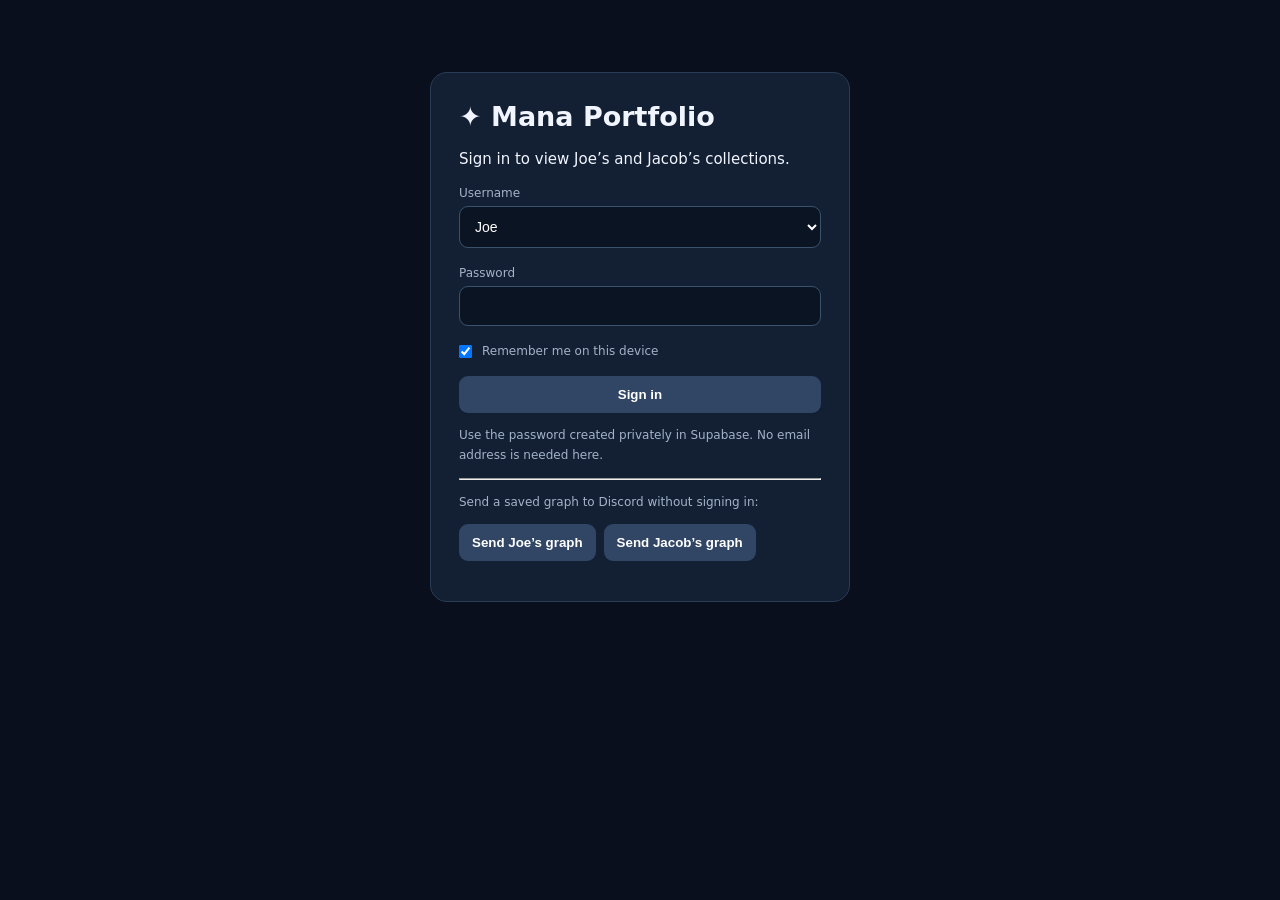
==== commit d706a3e5: "Add portfolio health, weekly recaps, activity and card history" ====
--- a/index.html
+++ b/index.html
@@ -1,7 +1,7 @@
 <!doctype html>
-<html lang="en"><head><meta charset="utf-8"><meta name="viewport" content="width=device-width,initial-scale=1"><meta name="theme-color" content="#090f1d"><title>Mana Portfolio</title><link rel="stylesheet" href="styles.css"></head>
+<html lang="en"><head><meta charset="utf-8"><meta name="viewport" content="width=device-width,initial-scale=1"><meta name="theme-color" content="#090f1d"><title>Mana Portfolio</title><link rel="stylesheet" href="styles.css?v=20261020.1"></head>
 <body><main hidden>
-<header><div><h1>✦ Mana Portfolio</h1><p class="sub">Magic collection · shared price history</p></div><button id="reload">↻ Reload published prices</button></header>
+<header><div><h1>✦ Mana Portfolio</h1><p class="sub">Magic collection · shared price history</p></div><button id="reload">↻ Reload saved data</button></header>
 <section><div class="sub">Estimated market value · priced cards only</div><div id="total" class="big">—</div><div id="coverage" class="sub"></div><p id="updated" class="sub"></p><div class="stats"><div>Purchase basis<strong id="basis">—</strong></div><div>Versus basis<strong id="difference">—</strong></div><div>Since first saved snapshot<strong id="daily">—</strong></div><div>Physical cards<strong id="count">—</strong></div></div><p id="status" role="status" class="note">Loading published data…</p></section>
 <section><h2>Explore your collection</h2><p class="note">Filters apply to both the history graph and the collection table. “Over $1” uses each snapshot’s unit price, so its membership can change over time. All colors and types match exactly; Blue + Creature includes multicolor blue creatures.</p>
 <div class="filters"><label>Collection / binder<select id="binder"><option value="">All collections</option></select></label><label>Set / came from<select id="set"><option value="">All sets</option></select></label><label>Color<select id="color"><option value="">All colors</option><option value="U">Blue</option><option value="W">White</option><option value="B">Black</option><option value="R">Red</option><option value="G">Green</option><option value="C">Colorless</option></select></label><label>Card type<select id="type"><option value="">All types</option></select></label><label>Unit price<select id="minimum"><option value="0">All prices</option><option value="1">Over $1</option><option value="5">Over $5</option><option value="10">Over $10</option><option value="50">Over $50</option></select></label></div>
@@ -13,8 +13,8 @@
 
 <section id="market-section"><header><div><h2>Market moves</h2><p class="note">Unit-price trends for exact printings and finishes. Collection filters apply; price changes are measured on current quantities, excluding unmatched cards.</p></div><label>Trend period<select id="trend-period"><option value="day">Today</option><option value="week">Past week</option><option value="month">Past month</option></select></label></header><div class="stats"><div>Today’s matched price change<strong id="today-dollars">—</strong></div><div>Today’s price change %<strong id="today-percent">—</strong></div><div>Matched cards<strong id="today-coverage">—</strong></div><div>Comparison date<strong id="today-baseline">—</strong></div></div><p id="trend-note" class="note"></p><div class="movers-grid"><div><h3>Biggest gainers</h3><div id="gainers"></div></div><div><h3>Biggest losers</h3><div id="losers"></div></div></div><p class="note">Ranked by holding-value change; each row shows the per-card price move and percentage. Mini charts use the selected comparison period and the same start/end prices as the figures. Dashed amber segments mark price-source changes, not verified market movement. Mixed-source estimates are labeled and never trigger alerts. “Today” compares the latest saved prices with the last saved date before today in America/New_York.</p></section>
 <section><h2>Price alerts & wishlist</h2><p class="note">Each collection has separate settings. Discord alerts run with the twice-daily price checks while this site is closed. Wishlist and alert changes save automatically to Supabase.</p><div class="filters"><label>Alerts<select id="alerts-enabled"><option value="true">Enabled</option><option value="false">Disabled</option></select></label><label>Alert period<select id="alert-period"><option value="day">Today</option><option value="week">Past week</option><option value="month">Past month</option></select></label><label>Direction<select id="alert-direction"><option value="both">Increasing or decreasing</option><option value="up">Increasing</option><option value="down">Decreasing</option></select></label><label>Minimum move (%)<input id="alert-percent" type="number" min="0.1" max="10000" step="0.1" value="10"></label><label>Minimum unit-price move ($)<input id="alert-dollars" type="number" min="0" max="100000" step="0.01" value="1"></label></div><p class="note">Both thresholds must be met. Different-source, missing, or zero baseline prices do not trigger percentage alerts. Repeated identical threshold events are suppressed until the card falls below the thresholds or a new comparison period starts. Discord setup requires a private repository secret.</p><label class="note"><input type="checkbox" id="daily-summary"> Send an additional daily summary on other updates (scheduled 7 AM/7 PM summaries always run)</label><div id="alerts-status" class="note"></div><div id="alert-events"></div>
-<h3>Wishlist / watchlist</h3><p class="note">Watch cards you don’t own without affecting collection values. Prices and history start tracking after the saved wishlist is collected; there is no invented earlier history.</p><label>Find a printing<input id="watch-search" type="search" placeholder="Card name (for example, Black Lotus)"></label><button id="watch-find">Find printings</button><div id="watch-results" class="note" role="status"></div><details><summary>Or add by Scryfall ID</summary><div class="filters"><label>Card name<input id="watch-name" type="text"></label><label>Scryfall UUID<input id="watch-id" type="text" placeholder="xxxxxxxx-xxxx-xxxx-xxxx-xxxxxxxxxxxx"></label><label>Finish<select id="watch-finish"><option value="normal">Nonfoil</option><option value="foil">Foil</option><option value="etched">Etched</option></select></label></div><button id="watch-add">Add to wishlist</button></details><div id="watchlist"></div><p id="settings-status" role="status" class="note"></p><div class="controls"><button id="copy-settings">Copy settings JSON</button><button id="export-settings">Download settings</button></div><p class="note">Wishlist changes save to Supabase. Background checks collect prices twice daily; backups are optional. Webhook URLs stay in server secrets.</p></section>
+<h3>Wishlist / watchlist</h3><div class="filters"><label>Wishlist alert change from starting price (%)<input id="watch-percent" type="number" min="0.1" max="10000" step="0.1" value="10"></label><label>Wishlist direction<select id="watch-direction"><option value="both">Increasing or decreasing</option><option value="up">Increasing</option><option value="down">Decreasing</option></select></label></div><p class="note">Wishlist alerts compare against the fixed price saved when added. Only the percentage threshold applies; collection minimum-dollar and day/week/month settings do not apply. Checked with the twice-daily updates. Matching price sources are required for alerts.</p><p class="note">Watch cards you don’t own without affecting collection values. The starting quote is saved when added. If the exact finish is unpriced, its first available saved quote becomes the starting price. Existing entries use their earliest saved wishlist price.</p><label>Find a printing<input id="watch-search" type="search" placeholder="Card name (for example, Black Lotus)"></label><button id="watch-find">Find printings</button><div id="watch-results" class="note" role="status"></div><details><summary>Or add by Scryfall ID</summary><div class="filters"><label>Card name<input id="watch-name" type="text"></label><label>Scryfall UUID<input id="watch-id" type="text" placeholder="xxxxxxxx-xxxx-xxxx-xxxx-xxxxxxxxxxxx"></label><label>Finish<select id="watch-finish"><option value="normal">Nonfoil</option><option value="foil">Foil</option><option value="etched">Etched</option></select></label></div><button id="watch-add">Add to wishlist</button></details><div id="watchlist"></div><p id="settings-status" role="status" class="note"></p><div class="controls"><button id="copy-settings">Copy settings JSON</button><button id="export-settings">Download settings</button></div><p class="note">Wishlist changes save to Supabase. Background checks collect prices twice daily; backups are optional. Webhook URLs stay in server secrets.</p></section>
 
-<section><header><div><h2>Collection explorer</h2><p class="note">Hover, focus, or tap a card name to preview its image and rules. Click a column heading to sort. Collection is the ManaBox binder; set is the printed edition, not the seller or acquisition source.</p></div><button id="export">Export history backup</button></header><label>Search cards<input id="search" type="search" placeholder="Name, binder, set, or type…"></label><p id="comparison-note" class="note">Change % compares each card’s current unit price with its price in this collection’s first saved snapshot. Different sources can affect comparisons; missing or zero baselines show —.</p><p class="note">Today’s columns use the last saved date before the latest observation (America/New_York). † means the comparison crosses price sources; it cannot trigger alerts.</p><p id="shown" class="note"></p><div class="table-wrap"><table><thead><tr><th aria-sort="none"><button data-sort="n">Card</button></th><th aria-sort="none"><button data-sort="binder">Collection</button></th><th aria-sort="none"><button data-sort="setName">Set</button></th><th aria-sort="none"><button data-sort="q">Qty</button></th><th aria-sort="none"><button data-sort="unit">Unit price</button></th><th aria-sort="descending"><button data-sort="value">Market value ↓</button></th><th aria-sort="none"><button data-sort="gain">Vs. basis</button></th><th aria-sort="none"><button data-sort="change">Change %</button></th><th aria-sort="none"><button data-sort="dayDollars">Today Δ / card</button></th><th aria-sort="none"><button data-sort="dayPercent">Today %</button></th></tr></thead><tbody id="rows"></tbody></table></div><div class="controls"><button id="previous">Previous</button><span id="page" class="note"></span><button id="next">Next</button></div></section>
+<section><header><div><h2>Collection explorer</h2><p class="note">Hover, focus, or tap a card name to preview its image and rules. Click a column heading to sort. Collection is the ManaBox binder; set is the printed edition, not the seller or acquisition source.</p></div><button id="export">Export history backup</button></header><label>Search cards<input id="search" type="search" placeholder="Name, binder, set, or type…"></label><p id="comparison-note" class="note">Change % compares each card’s current unit price with its price in this collection’s first saved snapshot. Different sources can affect comparisons; missing or zero baselines show —.</p><p class="note">Today’s columns use the last saved date before the latest observation (America/New_York). † means the comparison crosses price sources; it cannot trigger alerts.</p><p id="shown" class="note"></p><div class="table-wrap"><table><thead><tr><th aria-sort="none"><button data-sort="n">Card</button></th><th aria-sort="none"><button data-sort="binder">Collection</button></th><th aria-sort="none"><button data-sort="setName">Set</button></th><th aria-sort="none"><button data-sort="q">Qty</button></th><th aria-sort="none"><button data-sort="unit">Unit price</button></th><th aria-sort="descending"><button data-sort="value">Market value ↓</button></th><th aria-sort="none"><button data-sort="gain">Vs. basis</button></th><th aria-sort="none"><button data-sort="change">Change %</button></th><th aria-sort="none"><button data-sort="dayDollars">Today Δ / card</button></th><th aria-sort="none"><button data-sort="dayPercent">Today %</button></th><th>History</th></tr></thead><tbody id="rows"></tbody></table></div><div class="controls"><button id="previous">Previous</button><span id="page" class="note"></span><button id="next">Next</button></div></section>
 <footer class="note">Sign in to manage holdings in Supabase. Collection data requires an authorized account. Price checks and Discord graph summaries run at 7 AM and 7 PM America/New_York; delivery follows completion of the scheduled update. Prices are estimates without condition, language, fee, or sale adjustments.</footer>
-</main><aside id="card-preview" class="card-preview" role="dialog" aria-modal="false" aria-label="Card preview" hidden><button id="close-preview" class="close-preview" aria-label="Close card preview">×</button><div id="preview-content"></div></aside><script src="market.js"></script><script src="app.js"></script><script src="insights.js"></script><script src="supabase-client.js"></script><script src="supabase-ui.js"></script><script src="discord-ui.js"></script></body></html>
+</main><aside id="card-preview" class="card-preview" role="dialog" aria-modal="false" aria-label="Card preview" hidden><button id="close-preview" class="close-preview" aria-label="Close card preview">×</button><div id="preview-content"></div></aside><script src="market.js?v=20261020.1"></script><script src="app.js?v=20261020.1"></script><script src="insights.js?v=20261020.1"></script><script src="supabase-client.js?v=20261020.1"></script><script src="supabase-ui.js?v=20261020.1"></script><script src="discord-ui.js?v=20261020.1"></script><script src="analytics.js?v=20261020.1"></script><script src="features.js?v=20261020.1"></script></body></html>
--- a/styles.css
+++ b/styles.css
@@ -6,3 +6,5 @@
 
 [hidden]{display:none!important}.cloud-login{max-width:420px;margin:8vh auto;padding:28px}.cloud-login form{display:grid;gap:18px}#cloud-owned{width:100%;max-width:100%;margin:12px 0}#cloud-account details{margin-top:16px}
 .remember-login{display:flex;align-items:center;gap:10px}.remember-login input{width:auto;margin:0}
+
+.health-badge{display:inline-block;padding:7px 11px;border-radius:20px;background:#314665;font-size:13px}.health-badge.good{color:#61e4b4}.health-badge.bad{color:#ff8794}.health-badge.waiting{color:#e8bd72}.activity-entry{padding:12px 0;border-bottom:1px solid #2a3c55}#card-history-dialog{width:min(850px,94vw);max-height:90dvh;overflow:auto;background:#131f32;color:#f0f5ff;border:1px solid #5379e8;border-radius:16px;padding:22px}#card-history-dialog::backdrop{background:#000b}#card-history-chart{display:block;width:100%;margin-top:16px;touch-action:pan-y}#card-history-tip{min-height:24px;color:#a9ceff}footer details{margin-top:15px}a{color:#a9ceff}
